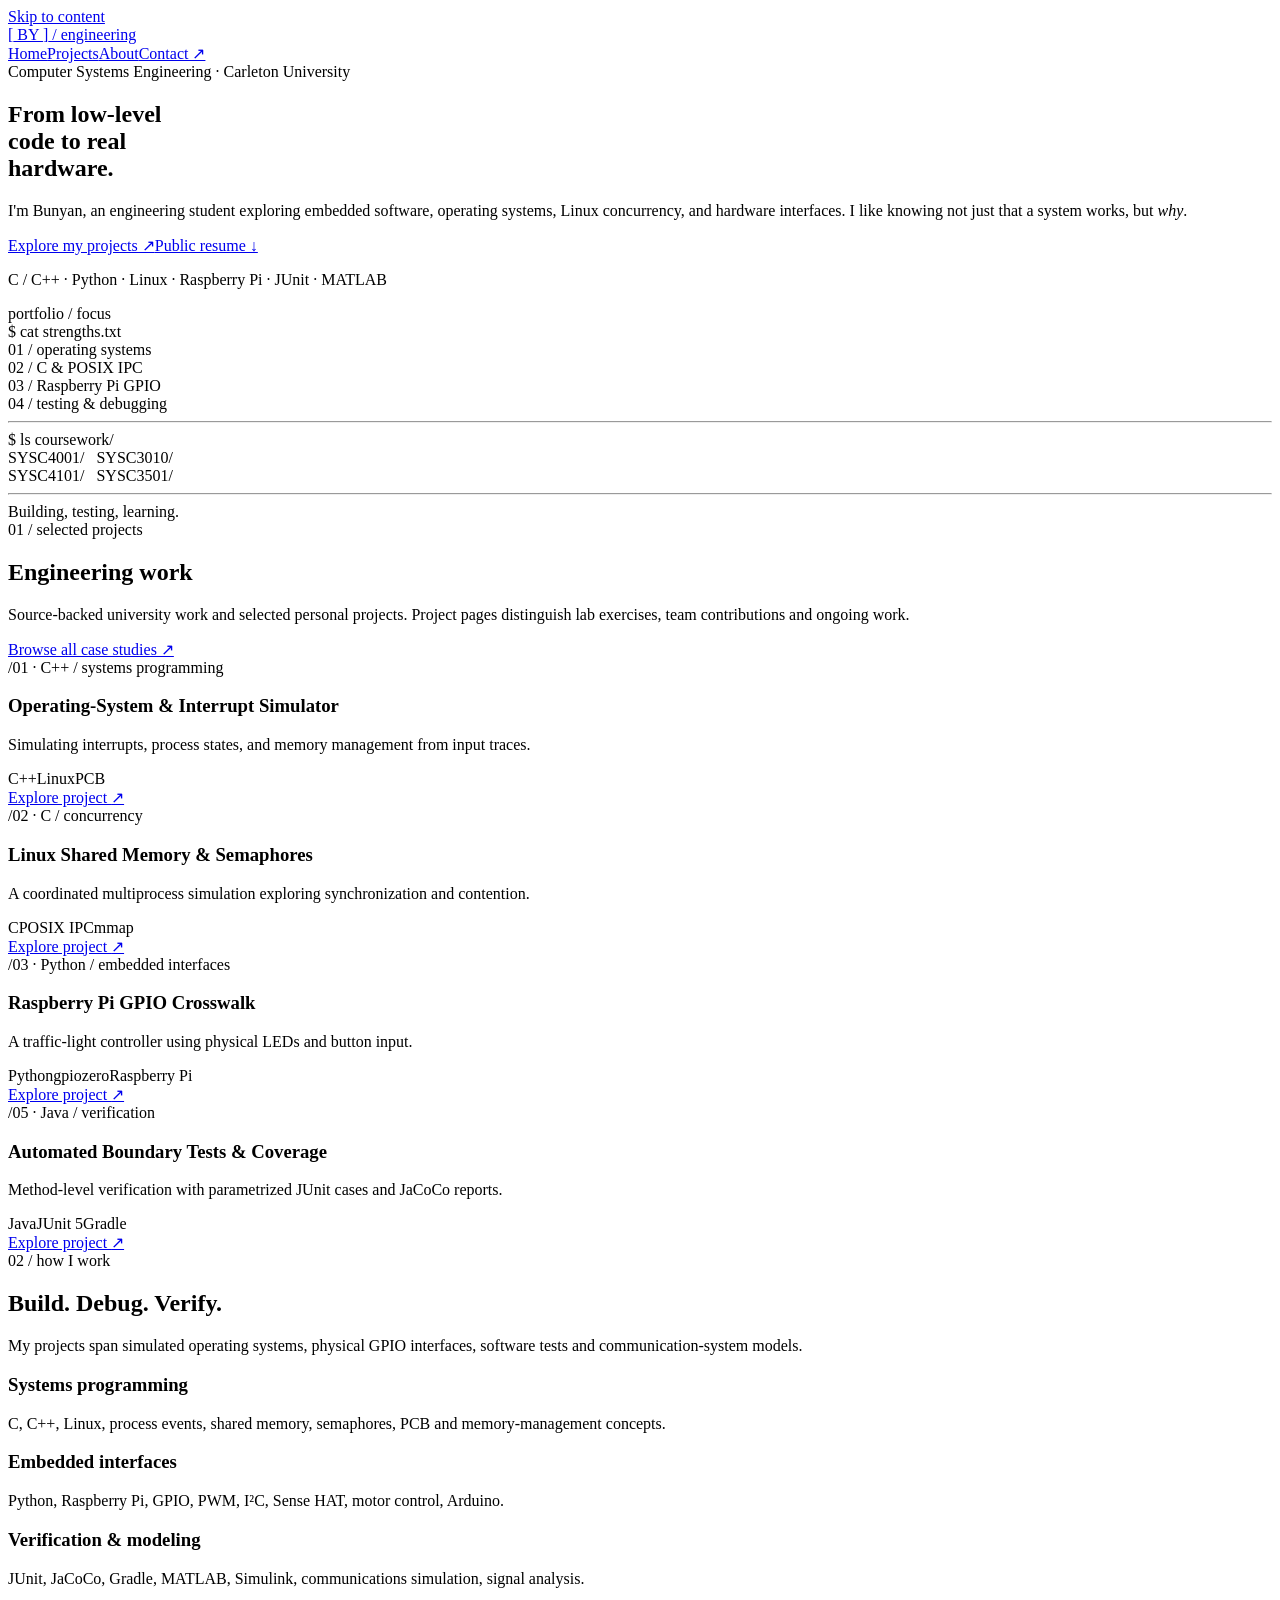
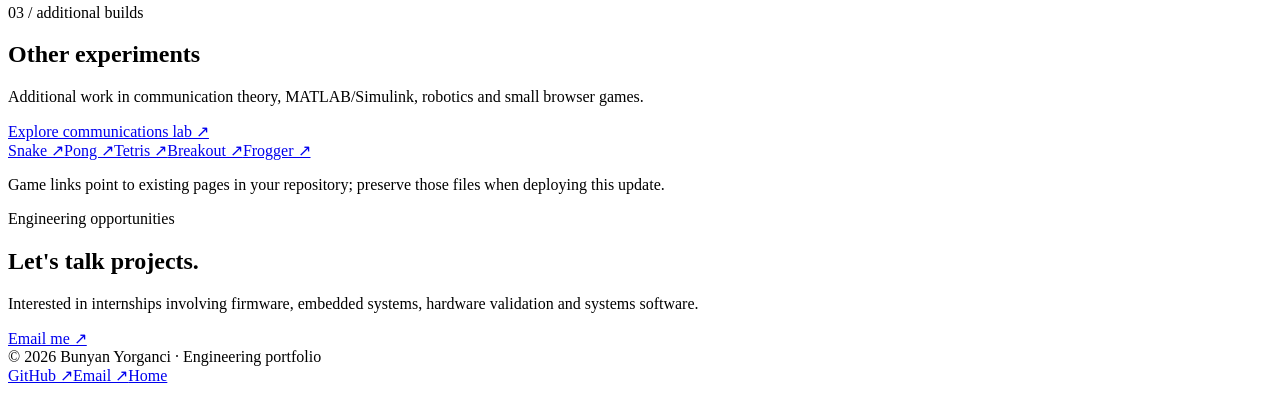
==== index.html @ 50c6dd66 "2026 Refresh" ====
<!doctype html>
<html lang="en"><head><meta charset="utf-8"><meta name="viewport" content="width=device-width, initial-scale=1"><meta name="theme-color" content="#0b1017"><meta name="description" content="Computer Systems Engineering portfolio featuring C/C++ systems programming, Raspberry Pi hardware, automated tests and communications simulation."><meta property="og:type" content="website"><meta property="og:title" content="Bunyan Yorganci | Firmware, Systems &amp; Embedded Engineering"><meta property="og:description" content="Computer Systems Engineering portfolio featuring C/C++ systems programming, Raspberry Pi hardware, automated tests and communications simulation."><title>Bunyan Yorganci | Firmware, Systems &amp; Embedded Engineering</title><link rel="icon" href="data:image/svg+xml,%3Csvg xmlns='http://www.w3.org/2000/svg' viewBox='0 0 64 64'%3E%3Crect width='64' height='64' rx='12' fill='%230b1017'/%3E%3Ctext x='50%25' y='54%25' dominant-baseline='middle' text-anchor='middle' fill='%2374e1ce' font-size='28' font-family='monospace'%3EBY%3C/text%3E%3C/svg%3E"><link rel="stylesheet" href="assets/css/portfolio.css"></head>
<body><a class="skip" href="#main">Skip to content</a><header class="site-header"><div class="wrap header-inner"><a class="wordmark" href="index.html" aria-label="Bunyan Yorganci home"><span class="bracket">[</span> BY <span class="bracket">]</span> / engineering</a><nav class="main-nav" aria-label="Main navigation"><a href="index.html" aria-current="page">Home</a><a href="projects.html" >Projects</a><a href="about.html" >About</a><a class="nav-contact" href="mailto:bunyanyorganci@gmail.com">Contact ↗</a></nav></div></header>
<main id="main"><section class="hero wrap"><div><div class="eyebrow">Computer Systems Engineering · Carleton University</div><h1>From low-level<br><span class="accent">code to real</span><br>hardware.</h1><p class="lead">I'm Bunyan, an engineering student exploring embedded software, operating systems, Linux concurrency, and hardware interfaces. I like knowing not just that a system works, but <em>why</em>.</p><div class="actions"><a class="btn btn-primary" href="projects.html">Explore my projects ↗</a><a class="btn btn-outline" href="assets/docs/Bunyan_Yorganci_Resume_Public.pdf" download>Public resume ↓</a></div><p class="small-note">C / C++ · Python · Linux · Raspberry Pi · JUnit · MATLAB</p></div><div class="terminal" aria-label="Overview of engineering interests"><div class="terminal-top"><i class="dot"></i><i class="dot"></i><i class="dot"></i><span class="terminal-label">portfolio / focus</span></div><div class="terminal-body"><div><span class="prompt">$</span> cat strengths.txt</div><div>01 / operating systems</div><div>02 / C &amp; POSIX IPC</div><div>03 / Raspberry Pi GPIO</div><div>04 / testing &amp; debugging</div><hr class="term-divider"><div><span class="prompt">$</span> ls coursework/</div><div>SYSC4001/ &nbsp; SYSC3010/</div><div>SYSC4101/ &nbsp; SYSC3501/</div><hr class="term-divider"><div class="term-status"><span class="pulse"></span> Building, testing, learning.</div></div></div></section>
<section class="section"><div class="wrap"><div class="section-head"><div><div class="eyebrow">01 / selected projects</div><h2>Engineering <span class="accent">work</span></h2><p>Source-backed university work and selected personal projects. Project pages distinguish lab exercises, team contributions and ongoing work.</p></div><a class="text-link" href="projects.html">Browse all case studies ↗</a></div><div class="project-grid"><article class="project-tile"><div class="project-kicker">/01 · C++ / systems programming</div><h3>Operating-System &amp; Interrupt Simulator</h3><p>Simulating interrupts, process states, and memory management from input traces.</p><div class="tags"><span class="tag">C++</span><span class="tag">Linux</span><span class="tag">PCB</span></div><a class="card-link" href="projects.html#os">Explore project <span aria-hidden="true">↗</span></a></article><article class="project-tile"><div class="project-kicker">/02 · C / concurrency</div><h3>Linux Shared Memory &amp; Semaphores</h3><p>A coordinated multiprocess simulation exploring synchronization and contention.</p><div class="tags"><span class="tag">C</span><span class="tag">POSIX IPC</span><span class="tag">mmap</span></div><a class="card-link" href="projects.html#ipc">Explore project <span aria-hidden="true">↗</span></a></article><article class="project-tile"><div class="project-kicker">/03 · Python / embedded interfaces</div><h3>Raspberry Pi GPIO Crosswalk</h3><p>A traffic-light controller using physical LEDs and button input.</p><div class="tags"><span class="tag">Python</span><span class="tag">gpiozero</span><span class="tag">Raspberry Pi</span></div><a class="card-link" href="projects.html#gpio">Explore project <span aria-hidden="true">↗</span></a></article><article class="project-tile"><div class="project-kicker">/05 · Java / verification</div><h3>Automated Boundary Tests &amp; Coverage</h3><p>Method-level verification with parametrized JUnit cases and JaCoCo reports.</p><div class="tags"><span class="tag">Java</span><span class="tag">JUnit 5</span><span class="tag">Gradle</span></div><a class="card-link" href="projects.html#testing">Explore project <span aria-hidden="true">↗</span></a></article></div></div></section>
<section class="section"><div class="wrap"><div class="section-head"><div><div class="eyebrow">02 / how I work</div><h2>Build. Debug. Verify.</h2><p>My projects span simulated operating systems, physical GPIO interfaces, software tests and communication-system models.</p></div></div><div class="skill-grid"><div class="skill-panel"><h3>Systems programming</h3><p>C, C++, Linux, process events, shared memory, semaphores, PCB and memory-management concepts.</p></div><div class="skill-panel"><h3>Embedded interfaces</h3><p>Python, Raspberry Pi, GPIO, PWM, I²C, Sense HAT, motor control, Arduino.</p></div><div class="skill-panel"><h3>Verification &amp; modeling</h3><p>JUnit, JaCoCo, Gradle, MATLAB, Simulink, communications simulation, signal analysis.</p></div></div></div></section>
<section class="section"><div class="wrap"><div class="section-head"><div><div class="eyebrow">03 / additional builds</div><h2>Other experiments</h2><p>Additional work in communication theory, MATLAB/Simulink, robotics and small browser games.</p></div><a class="text-link" href="projects.html#comms">Explore communications lab ↗</a></div><div class="playground"><a href="snake.html">Snake ↗</a><a href="pong.html">Pong ↗</a><a href="tetris.html">Tetris ↗</a><a href="breakout.html">Breakout ↗</a><a href="frogger.html">Frogger ↗</a></div><p class="small-note">Game links point to existing pages in your repository; preserve those files when deploying this update.</p></div></section>
<section class="section"><div class="wrap"><div class="callout"><div><div class="eyebrow">Engineering opportunities</div><h2>Let's talk projects.</h2><p>Interested in internships involving firmware, embedded systems, hardware validation and systems software.</p></div><a class="btn btn-primary" href="mailto:bunyanyorganci@gmail.com">Email me ↗</a></div></div></section></main><footer class="footer"><div class="wrap footer-inner"><span>© 2026 Bunyan Yorganci · Engineering portfolio</span><div class="footer-links"><a href="https://github.com/Yorganci" target="_blank" rel="noopener noreferrer">GitHub ↗</a><a href="mailto:bunyanyorganci@gmail.com">Email ↗</a><a href="index.html">Home</a></div></div></footer></body></html>
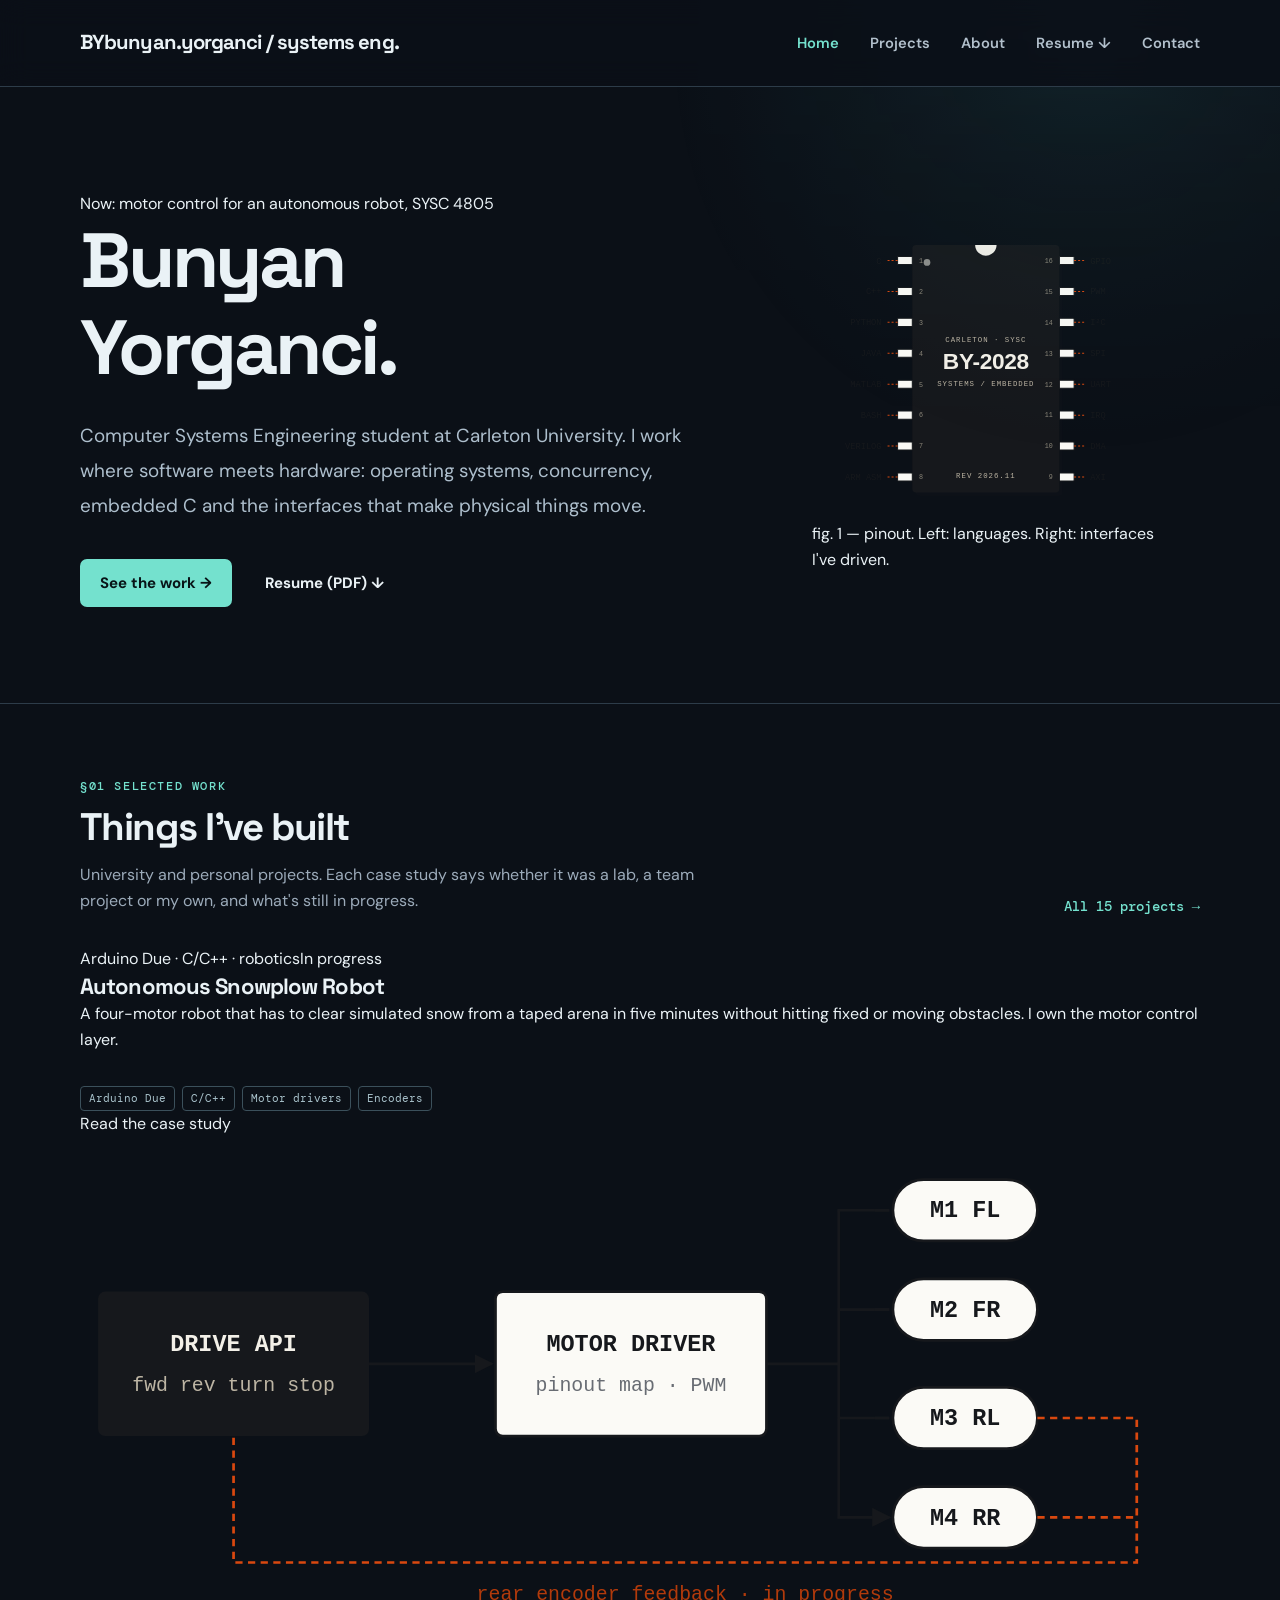
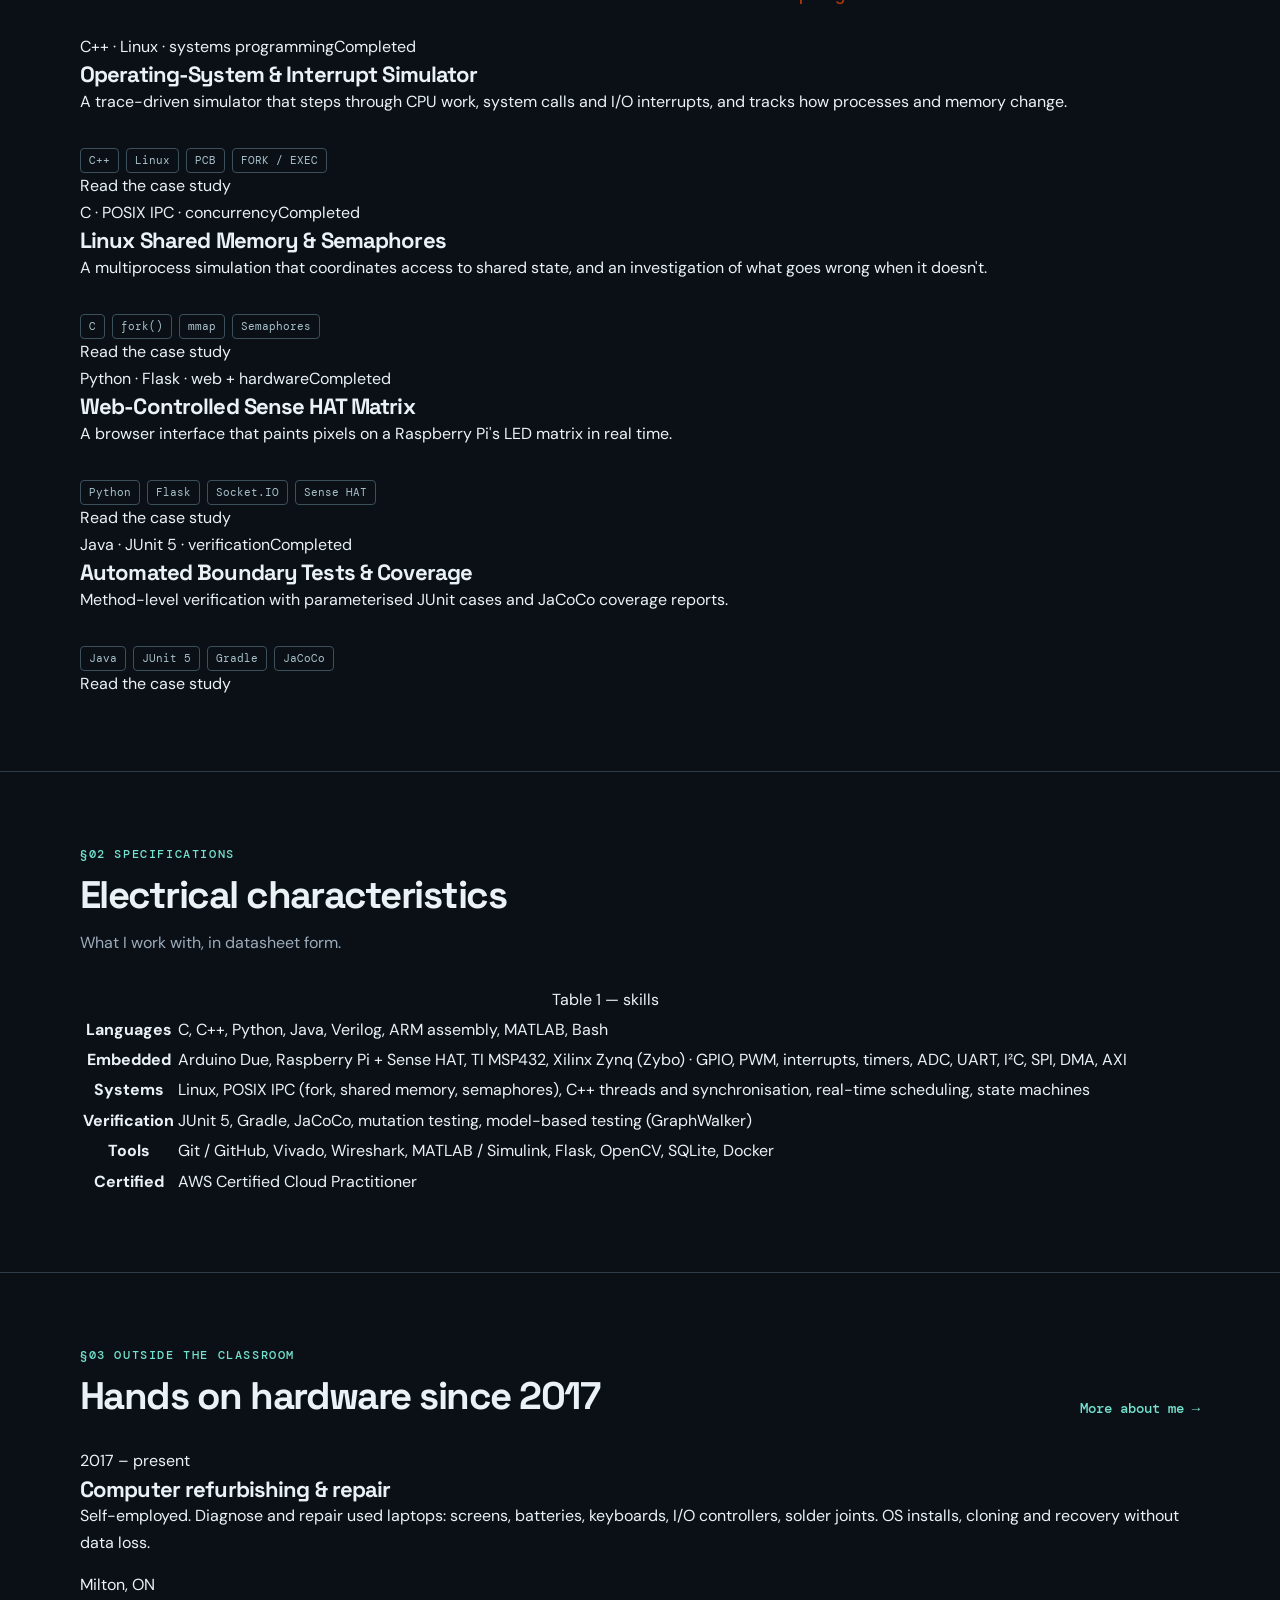
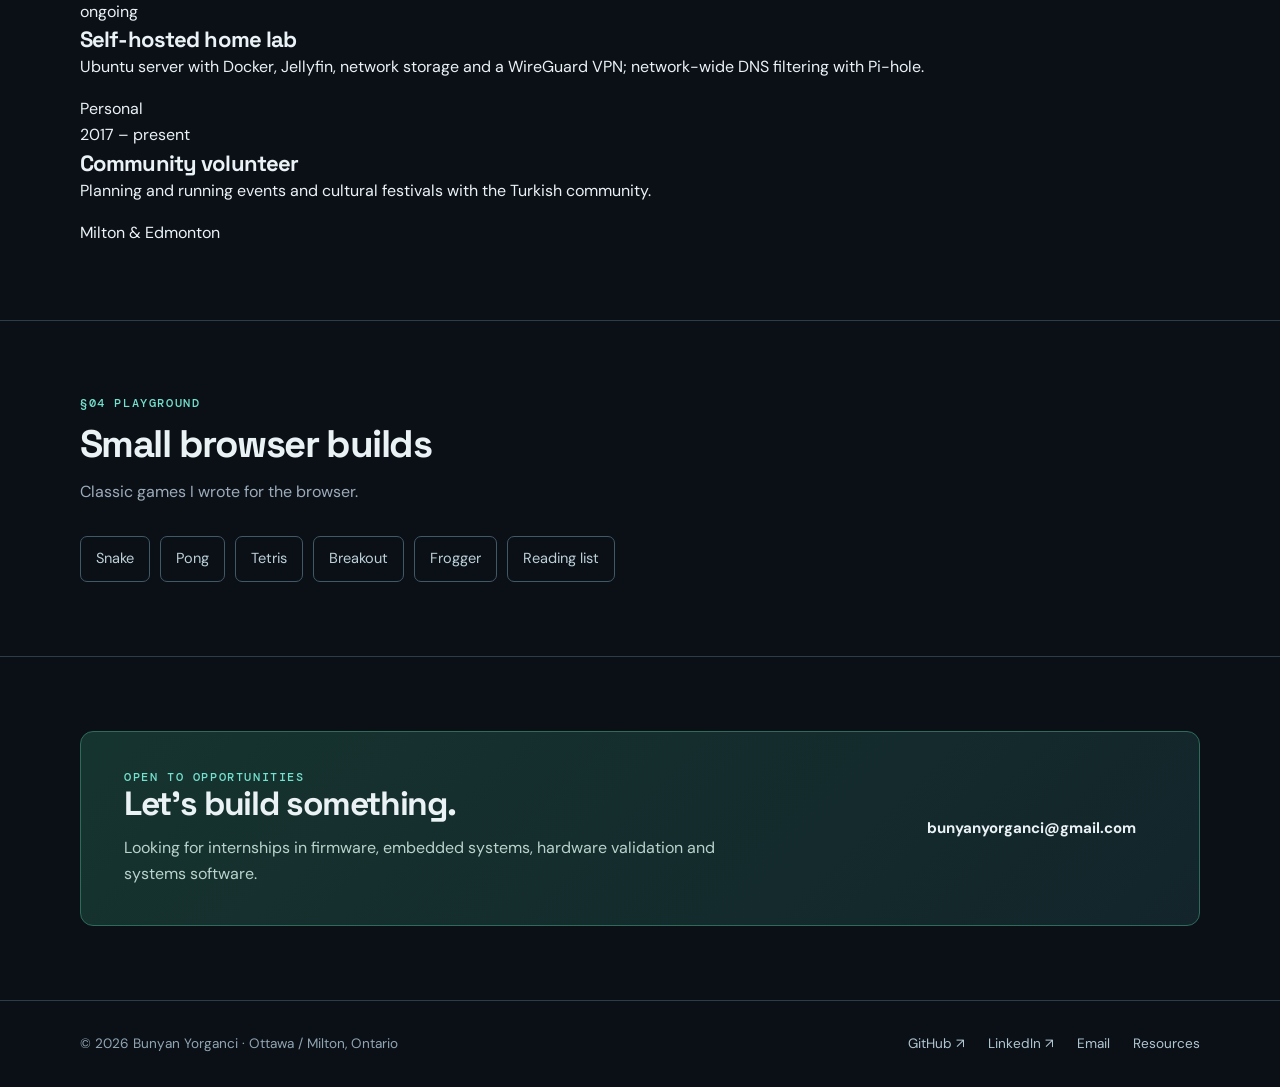
==== commit 592eefe7: "2026 V2" ====
--- a/index.html
+++ b/index.html
@@ -1,8 +1,92 @@
 <!doctype html>
-<html lang="en"><head><meta charset="utf-8"><meta name="viewport" content="width=device-width, initial-scale=1"><meta name="theme-color" content="#0b1017"><meta name="description" content="Computer Systems Engineering portfolio featuring C/C++ systems programming, Raspberry Pi hardware, automated tests and communications simulation."><meta property="og:type" content="website"><meta property="og:title" content="Bunyan Yorganci | Firmware, Systems &amp; Embedded Engineering"><meta property="og:description" content="Computer Systems Engineering portfolio featuring C/C++ systems programming, Raspberry Pi hardware, automated tests and communications simulation."><title>Bunyan Yorganci | Firmware, Systems &amp; Embedded Engineering</title><link rel="icon" href="data:image/svg+xml,%3Csvg xmlns='http://www.w3.org/2000/svg' viewBox='0 0 64 64'%3E%3Crect width='64' height='64' rx='12' fill='%230b1017'/%3E%3Ctext x='50%25' y='54%25' dominant-baseline='middle' text-anchor='middle' fill='%2374e1ce' font-size='28' font-family='monospace'%3EBY%3C/text%3E%3C/svg%3E"><link rel="stylesheet" href="assets/css/portfolio.css"></head>
-<body><a class="skip" href="#main">Skip to content</a><header class="site-header"><div class="wrap header-inner"><a class="wordmark" href="index.html" aria-label="Bunyan Yorganci home"><span class="bracket">[</span> BY <span class="bracket">]</span> / engineering</a><nav class="main-nav" aria-label="Main navigation"><a href="index.html" aria-current="page">Home</a><a href="projects.html" >Projects</a><a href="about.html" >About</a><a class="nav-contact" href="mailto:bunyanyorganci@gmail.com">Contact ↗</a></nav></div></header>
-<main id="main"><section class="hero wrap"><div><div class="eyebrow">Computer Systems Engineering · Carleton University</div><h1>From low-level<br><span class="accent">code to real</span><br>hardware.</h1><p class="lead">I'm Bunyan, an engineering student exploring embedded software, operating systems, Linux concurrency, and hardware interfaces. I like knowing not just that a system works, but <em>why</em>.</p><div class="actions"><a class="btn btn-primary" href="projects.html">Explore my projects ↗</a><a class="btn btn-outline" href="assets/docs/Bunyan_Yorganci_Resume_Public.pdf" download>Public resume ↓</a></div><p class="small-note">C / C++ · Python · Linux · Raspberry Pi · JUnit · MATLAB</p></div><div class="terminal" aria-label="Overview of engineering interests"><div class="terminal-top"><i class="dot"></i><i class="dot"></i><i class="dot"></i><span class="terminal-label">portfolio / focus</span></div><div class="terminal-body"><div><span class="prompt">$</span> cat strengths.txt</div><div>01 / operating systems</div><div>02 / C &amp; POSIX IPC</div><div>03 / Raspberry Pi GPIO</div><div>04 / testing &amp; debugging</div><hr class="term-divider"><div><span class="prompt">$</span> ls coursework/</div><div>SYSC4001/ &nbsp; SYSC3010/</div><div>SYSC4101/ &nbsp; SYSC3501/</div><hr class="term-divider"><div class="term-status"><span class="pulse"></span> Building, testing, learning.</div></div></div></section>
-<section class="section"><div class="wrap"><div class="section-head"><div><div class="eyebrow">01 / selected projects</div><h2>Engineering <span class="accent">work</span></h2><p>Source-backed university work and selected personal projects. Project pages distinguish lab exercises, team contributions and ongoing work.</p></div><a class="text-link" href="projects.html">Browse all case studies ↗</a></div><div class="project-grid"><article class="project-tile"><div class="project-kicker">/01 · C++ / systems programming</div><h3>Operating-System &amp; Interrupt Simulator</h3><p>Simulating interrupts, process states, and memory management from input traces.</p><div class="tags"><span class="tag">C++</span><span class="tag">Linux</span><span class="tag">PCB</span></div><a class="card-link" href="projects.html#os">Explore project <span aria-hidden="true">↗</span></a></article><article class="project-tile"><div class="project-kicker">/02 · C / concurrency</div><h3>Linux Shared Memory &amp; Semaphores</h3><p>A coordinated multiprocess simulation exploring synchronization and contention.</p><div class="tags"><span class="tag">C</span><span class="tag">POSIX IPC</span><span class="tag">mmap</span></div><a class="card-link" href="projects.html#ipc">Explore project <span aria-hidden="true">↗</span></a></article><article class="project-tile"><div class="project-kicker">/03 · Python / embedded interfaces</div><h3>Raspberry Pi GPIO Crosswalk</h3><p>A traffic-light controller using physical LEDs and button input.</p><div class="tags"><span class="tag">Python</span><span class="tag">gpiozero</span><span class="tag">Raspberry Pi</span></div><a class="card-link" href="projects.html#gpio">Explore project <span aria-hidden="true">↗</span></a></article><article class="project-tile"><div class="project-kicker">/05 · Java / verification</div><h3>Automated Boundary Tests &amp; Coverage</h3><p>Method-level verification with parametrized JUnit cases and JaCoCo reports.</p><div class="tags"><span class="tag">Java</span><span class="tag">JUnit 5</span><span class="tag">Gradle</span></div><a class="card-link" href="projects.html#testing">Explore project <span aria-hidden="true">↗</span></a></article></div></div></section>
-<section class="section"><div class="wrap"><div class="section-head"><div><div class="eyebrow">02 / how I work</div><h2>Build. Debug. Verify.</h2><p>My projects span simulated operating systems, physical GPIO interfaces, software tests and communication-system models.</p></div></div><div class="skill-grid"><div class="skill-panel"><h3>Systems programming</h3><p>C, C++, Linux, process events, shared memory, semaphores, PCB and memory-management concepts.</p></div><div class="skill-panel"><h3>Embedded interfaces</h3><p>Python, Raspberry Pi, GPIO, PWM, I²C, Sense HAT, motor control, Arduino.</p></div><div class="skill-panel"><h3>Verification &amp; modeling</h3><p>JUnit, JaCoCo, Gradle, MATLAB, Simulink, communications simulation, signal analysis.</p></div></div></div></section>
-<section class="section"><div class="wrap"><div class="section-head"><div><div class="eyebrow">03 / additional builds</div><h2>Other experiments</h2><p>Additional work in communication theory, MATLAB/Simulink, robotics and small browser games.</p></div><a class="text-link" href="projects.html#comms">Explore communications lab ↗</a></div><div class="playground"><a href="snake.html">Snake ↗</a><a href="pong.html">Pong ↗</a><a href="tetris.html">Tetris ↗</a><a href="breakout.html">Breakout ↗</a><a href="frogger.html">Frogger ↗</a></div><p class="small-note">Game links point to existing pages in your repository; preserve those files when deploying this update.</p></div></section>
-<section class="section"><div class="wrap"><div class="callout"><div><div class="eyebrow">Engineering opportunities</div><h2>Let's talk projects.</h2><p>Interested in internships involving firmware, embedded systems, hardware validation and systems software.</p></div><a class="btn btn-primary" href="mailto:bunyanyorganci@gmail.com">Email me ↗</a></div></div></section></main><footer class="footer"><div class="wrap footer-inner"><span>© 2026 Bunyan Yorganci · Engineering portfolio</span><div class="footer-links"><a href="https://github.com/Yorganci" target="_blank" rel="noopener noreferrer">GitHub ↗</a><a href="mailto:bunyanyorganci@gmail.com">Email ↗</a><a href="index.html">Home</a></div></div></footer></body></html>+<html lang="en">
+<head>
+<meta charset="utf-8">
+<meta name="viewport" content="width=device-width, initial-scale=1">
+<meta name="theme-color" content="#f3f0e8">
+<meta name="description" content="Computer Systems Engineering student at Carleton University: embedded C, operating systems, Linux concurrency, Raspberry Pi and Arduino hardware, and software verification.">
+<meta property="og:type" content="website">
+<meta property="og:title" content="Bunyan Yorganci | Embedded &amp; Systems Engineering">
+<meta property="og:description" content="Computer Systems Engineering student at Carleton University: embedded C, operating systems, Linux concurrency, Raspberry Pi and Arduino hardware, and software verification.">
+<title>Bunyan Yorganci | Embedded &amp; Systems Engineering</title>
+<link rel="icon" href="data:image/svg+xml,%3Csvg xmlns='http://www.w3.org/2000/svg' viewBox='0 0 64 64'%3E%3Crect width='64' height='64' rx='8' fill='%2316181c'/%3E%3Ctext x='50%25' y='56%25' dominant-baseline='middle' text-anchor='middle' fill='%23f3f0e8' font-size='26' font-family='monospace' font-weight='600'%3EBY%3C/text%3E%3C/svg%3E">
+<link rel="stylesheet" href="assets/css/portfolio.css">
+</head>
+<body>
+<a class="skip" href="#main">Skip to content</a>
+<header class="site-header"><div class="wrap header-inner">
+<a class="wordmark" href="index.html" aria-label="Bunyan Yorganci, home"><span class="chip">BY</span><span>bunyan.yorganci <span class="sub">/ systems eng.</span></span></a>
+<nav class="main-nav" aria-label="Main"><a href="index.html" aria-current="page">Home</a><a href="projects.html">Projects</a><a href="about.html">About</a><a href="assets/docs/Bunyan_Yorganci_Resume_Public.pdf" download>Resume ↓</a><a class="nav-cta" href="mailto:bunyanyorganci@gmail.com">Contact</a></nav>
+</div></header>
+<main id="main">
+
+<section class="hero wrap">
+  <div>
+    <span class="status"><span class="led" aria-hidden="true"></span>Now: motor control for an autonomous robot, SYSC 4805</span>
+    <h1>Bunyan<br>Yorganci<span class="hl">.</span></h1>
+    <p class="lead">Computer Systems Engineering student at Carleton University. I work where software meets hardware: operating systems, concurrency, embedded C and the interfaces that make physical things move.</p>
+    <div class="actions">
+      <a class="btn btn-primary" href="projects.html">See the work →</a>
+      <a class="btn btn-ghost" href="assets/docs/Bunyan_Yorganci_Resume_Public.pdf" download>Resume (PDF) ↓</a>
+    </div>
+  </div>
+  <figure class="pinout" aria-label="Skills pinout"><svg viewBox="0 0 520 430" role="img" aria-labelledby="pin-t"><title id="pin-t">Skills drawn as a 16-pin chip: languages on the left pins, hardware interfaces on the right</title><style>.pl{font:500 13px "IBM Plex Mono",monospace;fill:#16181c}.pn{font:500 10px "IBM Plex Mono",monospace;fill:#686c73}.pin{fill:#fbfaf6;stroke:#16181c;stroke-width:1.5}.tr{stroke:#d9480f;stroke-width:1.5;fill:none;stroke-dasharray:3 3}.big{font:700 34px "IBM Plex Sans Condensed",sans-serif;fill:#f3f0e8;letter-spacing:-.5px}.sm{font:500 11px "IBM Plex Mono",monospace;fill:#bdb5a4;letter-spacing:1.5px}</style><rect x="155" y="35" width="220" height="370" rx="6" fill="#16181c" opacity=".18"/><rect x="150" y="30" width="220" height="370" rx="6" fill="#16181c"/><path d="M244.0 30 a16 16 0 0 0 32 0" fill="#f3f0e8"/><circle cx="172" cy="56" r="5" fill="#f3f0e8" opacity=".55"/><text class="sm" x="260.0" y="175.0" text-anchor="middle">CARLETON · SYSC</text><text class="big" x="260.0" y="215.0" text-anchor="middle">BY-2028</text><text class="sm" x="260.0" y="241.0" text-anchor="middle">SYSTEMS / EMBEDDED</text><text class="sm" x="260.0" y="378" text-anchor="middle">REV 2026.11</text><rect class="pin" x="128" y="47.125" width="22" height="12" rx="1"/><path class="tr" d="M128 53.125 H110"/><text class="pl" x="104" y="57.625" text-anchor="end">C</text><text class="pn" x="160" y="56.625" fill="#bdb5a4" style="fill:#8b8679">1</text><rect class="pin" x="128" y="93.375" width="22" height="12" rx="1"/><path class="tr" d="M128 99.375 H110"/><text class="pl" x="104" y="103.875" text-anchor="end">C++</text><text class="pn" x="160" y="102.875" fill="#bdb5a4" style="fill:#8b8679">2</text><rect class="pin" x="128" y="139.625" width="22" height="12" rx="1"/><path class="tr" d="M128 145.625 H110"/><text class="pl" x="104" y="150.125" text-anchor="end">PYTHON</text><text class="pn" x="160" y="149.125" fill="#bdb5a4" style="fill:#8b8679">3</text><rect class="pin" x="128" y="185.875" width="22" height="12" rx="1"/><path class="tr" d="M128 191.875 H110"/><text class="pl" x="104" y="196.375" text-anchor="end">JAVA</text><text class="pn" x="160" y="195.375" fill="#bdb5a4" style="fill:#8b8679">4</text><rect class="pin" x="128" y="232.125" width="22" height="12" rx="1"/><path class="tr" d="M128 238.125 H110"/><text class="pl" x="104" y="242.625" text-anchor="end">MATLAB</text><text class="pn" x="160" y="241.625" fill="#bdb5a4" style="fill:#8b8679">5</text><rect class="pin" x="128" y="278.375" width="22" height="12" rx="1"/><path class="tr" d="M128 284.375 H110"/><text class="pl" x="104" y="288.875" text-anchor="end">BASH</text><text class="pn" x="160" y="287.875" fill="#bdb5a4" style="fill:#8b8679">6</text><rect class="pin" x="128" y="324.625" width="22" height="12" rx="1"/><path class="tr" d="M128 330.625 H110"/><text class="pl" x="104" y="335.125" text-anchor="end">VERILOG</text><text class="pn" x="160" y="334.125" fill="#bdb5a4" style="fill:#8b8679">7</text><rect class="pin" x="128" y="370.875" width="22" height="12" rx="1"/><path class="tr" d="M128 376.875 H110"/><text class="pl" x="104" y="381.375" text-anchor="end">ARM ASM</text><text class="pn" x="160" y="380.375" fill="#bdb5a4" style="fill:#8b8679">8</text><rect class="pin" x="370" y="47.125" width="22" height="12" rx="1"/><path class="tr" d="M392 53.125 H410"/><text class="pl" x="416" y="57.625">GPIO</text><text class="pn" x="360" y="56.625" text-anchor="end" style="fill:#8b8679">16</text><rect class="pin" x="370" y="93.375" width="22" height="12" rx="1"/><path class="tr" d="M392 99.375 H410"/><text class="pl" x="416" y="103.875">PWM</text><text class="pn" x="360" y="102.875" text-anchor="end" style="fill:#8b8679">15</text><rect class="pin" x="370" y="139.625" width="22" height="12" rx="1"/><path class="tr" d="M392 145.625 H410"/><text class="pl" x="416" y="150.125">I²C</text><text class="pn" x="360" y="149.125" text-anchor="end" style="fill:#8b8679">14</text><rect class="pin" x="370" y="185.875" width="22" height="12" rx="1"/><path class="tr" d="M392 191.875 H410"/><text class="pl" x="416" y="196.375">SPI</text><text class="pn" x="360" y="195.375" text-anchor="end" style="fill:#8b8679">13</text><rect class="pin" x="370" y="232.125" width="22" height="12" rx="1"/><path class="tr" d="M392 238.125 H410"/><text class="pl" x="416" y="242.625">UART</text><text class="pn" x="360" y="241.625" text-anchor="end" style="fill:#8b8679">12</text><rect class="pin" x="370" y="278.375" width="22" height="12" rx="1"/><path class="tr" d="M392 284.375 H410"/><text class="pl" x="416" y="288.875">IRQ</text><text class="pn" x="360" y="287.875" text-anchor="end" style="fill:#8b8679">11</text><rect class="pin" x="370" y="324.625" width="22" height="12" rx="1"/><path class="tr" d="M392 330.625 H410"/><text class="pl" x="416" y="335.125">DMA</text><text class="pn" x="360" y="334.125" text-anchor="end" style="fill:#8b8679">10</text><rect class="pin" x="370" y="370.875" width="22" height="12" rx="1"/><path class="tr" d="M392 376.875 H410"/><text class="pl" x="416" y="381.375">AXI</text><text class="pn" x="360" y="380.375" text-anchor="end" style="fill:#8b8679">9</text></svg><figcaption class="caption">fig. 1 — pinout. Left: languages. Right: interfaces I've driven.</figcaption></figure>
+</section>
+
+<section class="section"><div class="wrap">
+  <div class="section-head">
+    <div><div class="eyebrow"><span class="ref">§01</span> selected work</div><h2>Things I've built</h2>
+    <p>University and personal projects. Each case study says whether it was a lab, a team project or my own, and what's still in progress.</p></div>
+    <a class="text-link" href="projects.html">All 15 projects →</a>
+  </div>
+  <div class="feature-grid">
+    <article class="feature lead-card"><div><div class="meta"><span>Arduino Due · C/C++ · robotics</span><span class="badge wip">In progress</span></div><h3>Autonomous Snowplow Robot</h3><p>A four-motor robot that has to clear simulated snow from a taped arena in five minutes without hitting fixed or moving obstacles. I own the motor control layer.</p><div class="tags"><span class="tag">Arduino Due</span><span class="tag">C/C++</span><span class="tag">Motor drivers</span><span class="tag">Encoders</span></div><span class="go">Read the case study</span><a class="cover" href="projects.html#robot" aria-label="Autonomous Snowplow Robot case study"></a></div><div class="figure-box"><svg viewBox="0 0 620 270" role="img" aria-label="Motor control interface: drive commands go to a motor-driver layer that runs four motors; rear encoders feed back, still in progress"><style>.b{fill:#fbfaf6;stroke:#16181c;stroke-width:1.5}.k{fill:#16181c}.t{font:600 13px "IBM Plex Mono",monospace;fill:#16181c}.s{font:400 11px "IBM Plex Mono",monospace;fill:#686c73}.w{font:600 13px "IBM Plex Mono",monospace;fill:#f3f0e8}.a{stroke:#16181c;stroke-width:1.5;fill:none}.o{stroke:#d9480f;stroke-width:1.5;fill:none;stroke-dasharray:4 3}.os{font:400 11px "IBM Plex Mono",monospace;fill:#b23a0b}</style><defs><marker id="ah" viewBox="0 0 10 10" refX="9" refY="5" markerWidth="7" markerHeight="7" orient="auto"><path d="M0 0L10 5L0 10z" fill="#16181c"/></marker></defs><rect class="k" x="10" y="85" width="150" height="80" rx="4"/><text class="w" x="85" y="118" text-anchor="middle">DRIVE API</text><text class="s" x="85" y="140" text-anchor="middle" style="fill:#bdb5a4">fwd rev turn stop</text><path class="a" d="M160 125H228" marker-end="url(#ah)"/><rect class="b" x="230" y="85" width="150" height="80" rx="4"/><text class="t" x="305" y="118" text-anchor="middle">MOTOR DRIVER</text><text class="s" x="305" y="140" text-anchor="middle">pinout map · PWM</text><path class="a" d="M380 125H420V40H448M420 125V95H448M420 125V155H448M420 125V210H448" /><path class="a" d="M440 40H448M440 95H448M440 155H448M440 210H448" marker-end="url(#ah)"/><rect class="b" x="450" y="23" width="80" height="34" rx="17"/><text class="t" x="490" y="44" text-anchor="middle">M1 FL</text><rect class="b" x="450" y="78" width="80" height="34" rx="17"/><text class="t" x="490" y="99" text-anchor="middle">M2 FR</text><rect class="b" x="450" y="138" width="80" height="34" rx="17"/><text class="t" x="490" y="159" text-anchor="middle">M3 RL</text><rect class="b" x="450" y="193" width="80" height="34" rx="17"/><text class="t" x="490" y="214" text-anchor="middle">M4 RR</text><path class="o" d="M530 155H585V235H85V165"/><path class="o" d="M530 210H585"/><text class="os" x="335" y="256" text-anchor="middle">rear encoder feedback · in progress</text></svg></div></article>
+    <article class="feature"><div class="meta"><span>C++ · Linux · systems programming</span><span class="badge done">Completed</span></div><h3>Operating-System &amp; Interrupt Simulator</h3><p>A trace-driven simulator that steps through CPU work, system calls and I/O interrupts, and tracks how processes and memory change.</p><div class="tags"><span class="tag">C++</span><span class="tag">Linux</span><span class="tag">PCB</span><span class="tag">FORK / EXEC</span></div><span class="go">Read the case study</span><a class="cover" href="projects.html#os" aria-label="Operating-System &amp; Interrupt Simulator case study"></a></article>
+    <article class="feature"><div class="meta"><span>C · POSIX IPC · concurrency</span><span class="badge done">Completed</span></div><h3>Linux Shared Memory &amp; Semaphores</h3><p>A multiprocess simulation that coordinates access to shared state, and an investigation of what goes wrong when it doesn&#x27;t.</p><div class="tags"><span class="tag">C</span><span class="tag">fork()</span><span class="tag">mmap</span><span class="tag">Semaphores</span></div><span class="go">Read the case study</span><a class="cover" href="projects.html#ipc" aria-label="Linux Shared Memory &amp; Semaphores case study"></a></article>
+    <article class="feature"><div class="meta"><span>Python · Flask · web + hardware</span><span class="badge done">Completed</span></div><h3>Web-Controlled Sense HAT Matrix</h3><p>A browser interface that paints pixels on a Raspberry Pi&#x27;s LED matrix in real time.</p><div class="tags"><span class="tag">Python</span><span class="tag">Flask</span><span class="tag">Socket.IO</span><span class="tag">Sense HAT</span></div><span class="go">Read the case study</span><a class="cover" href="projects.html#sensehat" aria-label="Web-Controlled Sense HAT Matrix case study"></a></article>
+    <article class="feature"><div class="meta"><span>Java · JUnit 5 · verification</span><span class="badge done">Completed</span></div><h3>Automated Boundary Tests &amp; Coverage</h3><p>Method-level verification with parameterised JUnit cases and JaCoCo coverage reports.</p><div class="tags"><span class="tag">Java</span><span class="tag">JUnit 5</span><span class="tag">Gradle</span><span class="tag">JaCoCo</span></div><span class="go">Read the case study</span><a class="cover" href="projects.html#testing" aria-label="Automated Boundary Tests &amp; Coverage case study"></a></article>
+  </div>
+</div></section>
+
+<section class="section"><div class="wrap">
+  <div class="section-head"><div><div class="eyebrow"><span class="ref">§02</span> specifications</div><h2>Electrical characteristics</h2>
+  <p>What I work with, in datasheet form.</p></div></div>
+  <table class="spec">
+    <caption>Table 1 — skills</caption>
+    <tr><th scope="row">Languages</th><td>C, C++, Python, Java, Verilog, ARM assembly, MATLAB, Bash</td></tr>
+    <tr><th scope="row">Embedded</th><td>Arduino Due, Raspberry Pi + Sense HAT, TI MSP432, Xilinx Zynq (Zybo) · GPIO, PWM, interrupts, timers, ADC, UART, I²C, SPI, DMA, AXI</td></tr>
+    <tr><th scope="row">Systems</th><td>Linux, POSIX IPC (fork, shared memory, semaphores), C++ threads and synchronisation, real-time scheduling, state machines</td></tr>
+    <tr><th scope="row">Verification</th><td>JUnit 5, Gradle, JaCoCo, mutation testing, model-based testing (GraphWalker)</td></tr>
+    <tr><th scope="row">Tools</th><td>Git / GitHub, Vivado, Wireshark, MATLAB / Simulink, Flask, OpenCV, SQLite, Docker</td></tr>
+    <tr><th scope="row">Certified</th><td>AWS Certified Cloud Practitioner</td></tr>
+  </table>
+</div></section>
+
+<section class="section"><div class="wrap">
+  <div class="section-head"><div><div class="eyebrow"><span class="ref">§03</span> outside the classroom</div><h2>Hands on hardware since 2017</h2></div>
+  <a class="text-link" href="about.html">More about me →</a></div>
+  <div class="rows">
+    <div class="row"><span class="when">2017 – present</span><div><h3>Computer refurbishing &amp; repair</h3><p>Self-employed. Diagnose and repair used laptops: screens, batteries, keyboards, I/O controllers, solder joints. OS installs, cloning and recovery without data loss.</p></div><span class="where">Milton, ON</span></div>
+    <div class="row"><span class="when">ongoing</span><div><h3>Self-hosted home lab</h3><p>Ubuntu server with Docker, Jellyfin, network storage and a WireGuard VPN; network-wide DNS filtering with Pi-hole.</p></div><span class="where">Personal</span></div>
+    <div class="row"><span class="when">2017 – present</span><div><h3>Community volunteer</h3><p>Planning and running events and cultural festivals with the Turkish community.</p></div><span class="where">Milton &amp; Edmonton</span></div>
+  </div>
+</div></section>
+
+<section class="section"><div class="wrap">
+  <div class="section-head"><div><div class="eyebrow"><span class="ref">§04</span> playground</div><h2>Small browser builds</h2><p>Classic games I wrote for the browser.</p></div></div>
+  <div class="playground"><a href="snake.html">Snake</a><a href="pong.html">Pong</a><a href="tetris.html">Tetris</a><a href="breakout.html">Breakout</a><a href="frogger.html">Frogger</a><a href="blog.html">Reading list</a></div>
+</div></section>
+
+<section class="section"><div class="wrap"><div class="callout">
+  <div><div class="eyebrow">open to opportunities</div><h2>Let's build something.</h2><p>Looking for internships in firmware, embedded systems, hardware validation and systems software.</p></div>
+  <a class="btn" href="mailto:bunyanyorganci@gmail.com">bunyanyorganci@gmail.com</a>
+</div></div></section>
+
+</main>
+<footer class="footer"><div class="wrap footer-inner">
+<span>© 2026 Bunyan Yorganci · Ottawa / Milton, Ontario</span>
+<div class="footer-links"><a href="https://github.com/Yorganci" target="_blank" rel="noopener noreferrer">GitHub ↗</a><a href="https://www.linkedin.com/in/bunyan-yorganci-326a1a2a9/" target="_blank" rel="noopener noreferrer">LinkedIn ↗</a><a href="mailto:bunyanyorganci@gmail.com">Email</a><a href="blog.html">Resources</a></div>
+</div></footer>
+
+</body>
+</html>
--- a/assets/css/portfolio.css
+++ b/assets/css/portfolio.css
@@ -0,0 +1,52 @@
+@import url('https://fonts.googleapis.com/css2?family=DM+Mono:wght@400;500&family=DM+Sans:wght@400;500;600;700&family=Space+Grotesk:wght@400;500;600;700&display=swap');
+:root{--bg:#0b1017;--panel:#111b25;--panel2:#14202c;--text:#eaf2f6;--muted:#9cabba;--line:#2d3c49;--aqua:#74e1ce;--aqua2:#9cfae6;--amber:#eec680;--max:1120px}
+*{box-sizing:border-box}html{scroll-behavior:smooth}body{margin:0;font-family:'DM Sans',system-ui,-apple-system,Segoe UI,sans-serif;color:var(--text);background:var(--bg);line-height:1.65}body:before{content:"";position:absolute;inset:0 0 auto;height:540px;pointer-events:none;background:radial-gradient(circle at 85% 10%,rgba(52,131,137,.17),transparent 35%),linear-gradient(to right,transparent 99.2%,rgba(138,161,173,.045) 99.2%),linear-gradient(to bottom,transparent 99.2%,rgba(138,161,173,.045) 99.2%);background-size:auto,60px 60px,60px 60px;mask-image:linear-gradient(black,transparent)}
+a{color:inherit;text-decoration:none}a:hover{color:var(--aqua2)}a:focus-visible,button:focus-visible{outline:3px solid var(--amber);outline-offset:4px}p{margin:0 0 1rem}.wrap{width:min(var(--max),calc(100% - 52px));margin-inline:auto}.skip{position:absolute;top:-60px;left:15px;background:var(--aqua);padding:10px 14px;color:#0a1618;z-index:10}.skip:focus{top:10px}
+.site-header{position:relative;z-index:2;border-bottom:1px solid var(--line);background:rgba(11,16,23,.87);backdrop-filter:blur(14px)}.header-inner{min-height:86px;display:flex;align-items:center;justify-content:space-between;gap:32px}.wordmark{font-family:'Space Grotesk',sans-serif;font-size:1.27rem;letter-spacing:-.045em;font-weight:700;white-space:nowrap}.wordmark .bracket{color:var(--aqua);font-weight:600}.main-nav{display:flex;gap:31px;flex-wrap:wrap;align-items:center}.main-nav a{color:#b2c0cc;font-size:.92rem;font-weight:600;transition:color .2s}.main-nav a[aria-current='page'],.main-nav a:hover{color:var(--aqua)}.nav-contact{border:1px solid #436a69;padding:9px 17px;border-radius:7px!important;color:var(--aqua)!important}
+.eyebrow{font:500 .77rem 'DM Mono',monospace;letter-spacing:.13em;text-transform:uppercase;color:var(--aqua)}h1,h2,h3{font-family:'Space Grotesk',sans-serif;line-height:1.13;letter-spacing:-.04em;margin:0}h1{font-size:clamp(2.9rem,6vw,5.6rem);font-weight:700}h2{font-size:clamp(1.9rem,3vw,2.75rem)}h3{font-size:1.38rem;line-height:1.3}h1 .accent,h2 .accent{color:var(--aqua)}.lead{font-size:clamp(1.05rem,1.7vw,1.18rem);color:#aebfcd;max-width:620px;line-height:1.85}.hero{padding:104px 0 96px;display:grid;grid-template-columns:1.19fr .81fr;gap:64px;align-items:center}.hero .eyebrow{margin-bottom:28px}.hero h1{margin-bottom:28px}.hero .lead{margin-bottom:35px}.actions{display:flex;gap:13px;flex-wrap:wrap;margin-top:28px}.btn{display:inline-flex;align-items:center;justify-content:center;gap:9px;padding:12px 20px;border-radius:7px;font-size:.94rem;font-weight:700;transition:transform .2s,background .2s}.btn:hover{transform:translateY(-2px)}.btn-primary{background:var(--aqua);color:#081417}.btn-primary:hover{background:var(--aqua2);color:#081417}.btn-outline{border:1px solid #4b6272;color:var(--text)}.btn-outline:hover{border-color:var(--aqua);color:var(--aqua)}.small-note{font-size:.83rem;color:#8296a8;margin-top:22px}
+.terminal{background:linear-gradient(150deg,#152634,#0e1720);border:1px solid #37525c;border-radius:13px;box-shadow:0 30px 80px #0004;overflow:hidden;transform:rotate(1deg)}.terminal-top{display:flex;gap:7px;align-items:center;padding:17px 21px;border-bottom:1px solid #31434c;background:#172530}.dot{width:8px;height:8px;border-radius:50%;background:#728b98}.dot:first-child{background:#df9b8c}.dot:nth-child(2){background:#e9c57b}.dot:nth-child(3){background:#72c8a6}.terminal-label{margin-left:auto;font:400 .67rem 'DM Mono',monospace;color:#91a7b4}.terminal-body{padding:26px 26px 32px;font:400 .85rem/2 'DM Mono',monospace;color:#b8cad6}.prompt{color:var(--aqua)}.term-value{color:var(--amber)}.term-divider{border:0;border-top:1px dashed #344c56;margin:17px 0}.term-status{display:flex;align-items:center;gap:10px;color:#abd7c4}.pulse{width:7px;height:7px;background:var(--aqua);box-shadow:0 0 0 4px #74e1ce16;border-radius:50%}
+.section{padding:74px 0;border-top:1px solid var(--line)}.section-head{display:flex;align-items:end;justify-content:space-between;gap:24px;margin-bottom:31px}.section-head .eyebrow{margin-bottom:11px}.section-head p{color:var(--muted);max-width:620px;margin-top:13px;margin-bottom:0}.text-link{font:500 .87rem 'DM Mono',monospace;color:var(--aqua);white-space:nowrap}.text-link:hover{color:var(--aqua2)}.cards{display:grid;grid-template-columns:repeat(3,minmax(0,1fr));gap:18px}.project-card{display:flex;flex-direction:column;border:1px solid var(--line);border-radius:11px;padding:27px;background:linear-gradient(155deg,#14222d,#101821);min-height:305px;transition:transform .2s,border-color .2s}.project-card:hover{transform:translateY(-4px);border-color:#5b877f}.card-index{font:500 .78rem 'DM Mono',monospace;color:var(--aqua);margin-bottom:28px}.card-tag{font:500 .69rem 'DM Mono',monospace;text-transform:uppercase;letter-spacing:.08em;color:var(--amber);margin-bottom:11px}.project-card h3{margin-bottom:14px}.project-card p{color:#aabac6;font-size:.94rem;line-height:1.72}.tags{display:flex;gap:7px;flex-wrap:wrap;margin-top:auto;padding-top:17px}.tag{display:inline-block;padding:4px 8px;border:1px solid #3b505b;border-radius:4px;color:#a9c2cb;font:400 .71rem 'DM Mono',monospace}.card-link{align-self:start;margin-top:21px;font-size:.88rem;color:var(--aqua);font-weight:700}
+.skill-grid{display:grid;grid-template-columns:repeat(3,minmax(0,1fr));gap:18px}.skill-panel{border-top:2px solid #4f8a87;background:#111b24;padding:24px 27px;min-height:150px}.skill-panel h3{font-size:1.04rem;margin-bottom:13px}.skill-panel p{color:#a6b9c5;font-size:.94rem}.callout{background:linear-gradient(135deg,#16342f,#13252b);border:1px solid #2e6b5b;border-radius:13px;padding:37px 43px;display:flex;justify-content:space-between;align-items:center;gap:25px}.callout h2{font-size:2.1rem}.callout p{color:#b9d2cb;margin:12px 0 0;max-width:650px}.footer{border-top:1px solid var(--line);padding:32px 0;color:#91a5b3}.footer-inner{display:flex;justify-content:space-between;flex-wrap:wrap;gap:18px;font-size:.85rem}.footer-links{display:flex;gap:23px}.footer a{color:#afc5d0}.footer a:hover{color:var(--aqua)}
+.page-intro{padding:90px 0 55px}.page-intro h1{font-size:clamp(2.6rem,5vw,4.6rem);margin:16px 0 21px}.page-intro .lead{max-width:790px}.detail-list{display:grid;gap:19px;padding-bottom:80px}.detail{display:grid;grid-template-columns:1fr 1.4fr;gap:40px;padding:37px;background:#111b25;border:1px solid var(--line);border-radius:12px;scroll-margin-top:24px}.detail .eyebrow{margin-bottom:14px}.detail h2{font-size:1.85rem;margin-bottom:19px}.detail-description{color:#adbec8}.detail-right h3{font-size:1rem;margin-bottom:12px}.detail-right p,.detail-right li{color:#b6c6d0;font-size:.95rem}.detail-right ul{padding-left:18px;margin-top:12px}.detail-right li{margin-bottom:8px}.detail .tags{margin-top:18px}.detail-note{font-size:.82rem;color:#8ea3b0;padding-top:16px;border-top:1px solid var(--line);margin-top:20px}.two-col{display:grid;grid-template-columns:1fr 1fr;gap:24px}.text-panel{border:1px solid var(--line);border-radius:10px;background:var(--panel);padding:33px}.text-panel h3{margin-bottom:18px}.text-panel p{color:var(--muted)}.timeline{border-left:1px solid #477d79;padding-left:23px}.timeline-entry{position:relative;margin-bottom:30px}.timeline-entry:before{content:"";position:absolute;left:-29px;top:9px;background:var(--aqua);width:9px;height:9px;border-radius:50%}.timeline-entry h3{font-size:1.14rem}.timeline-entry .eyebrow{font-size:.7rem;margin-bottom:8px}.timeline-entry p{margin-top:9px;color:var(--muted)}.playground{display:flex;flex-wrap:wrap;gap:10px}.playground a{padding:10px 15px;border:1px solid #405867;border-radius:7px;color:#bdd0d8;font-size:.91rem}.playground a:hover{border-color:var(--aqua);color:var(--aqua)}
+@media(max-width:920px){.hero{grid-template-columns:1fr;gap:38px;padding-top:76px}.terminal{max-width:630px;transform:none}.cards{grid-template-columns:repeat(2,minmax(0,1fr))}.detail{grid-template-columns:1fr;gap:14px}.skill-grid{grid-template-columns:1fr 1fr}}
+@media(max-width:640px){.wrap{width:min(var(--max),calc(100% - 32px))}.header-inner{min-height:75px;align-items:flex-start;flex-direction:column;padding:18px 0;gap:16px}.main-nav{gap:17px}.main-nav a{font-size:.83rem}.nav-contact{padding:6px 10px}.hero{padding:68px 0 64px}h1{font-size:2.85rem}.terminal-body{padding:20px 19px;font-size:.72rem}.cards,.skill-grid,.two-col{grid-template-columns:1fr}.section{padding:56px 0}.section-head{display:block}.section-head .text-link{display:inline-block;margin-top:17px}.project-card{min-height:270px}.callout{padding:28px;display:block}.callout .btn{margin-top:22px}.detail{padding:25px}.page-intro{padding:62px 0 28px}.footer-inner{display:block}.footer-links{margin-top:15px}.callout h2{font-size:1.7rem}}
+@media(prefers-reduced-motion:reduce){*{scroll-behavior:auto!important;transition:none!important}}
+
+.project-figure{margin:16px 0}.project-figure img{width:100%;height:auto;display:block;border-radius:8px;border:1px solid #425663;background:#fff}.project-figure figcaption{margin-top:8px;color:#92a6b5;font-size:.78rem}
+
+/* Portfolio 2026 refresh: clearer cards, visuals and accessible status labels */
+.feature-layout{display:grid;grid-template-columns:1fr 1fr;gap:22px}
+.visual-panel{border:1px solid var(--line);border-radius:12px;padding:21px;background:radial-gradient(circle at 80% 0%,#1d4450,transparent 50%),#10202b;overflow:hidden}
+.visual-panel svg{width:100%;height:auto;display:block}
+.visual-panel figcaption{font-size:.77rem;color:#a8bdc8;margin-top:8px}
+.label-row{display:flex;gap:8px;align-items:center;flex-wrap:wrap;margin:0 0 20px}
+.micro-label{font:500 .7rem 'DM Mono',monospace;padding:4px 9px;border:1px solid #486570;border-radius:50px;color:#c3d8e2}
+.micro-label.lime{border-color:#3d766c;color:var(--aqua)}
+.micro-label.amber{border-color:#8b7451;color:var(--amber)}
+.project-grid{display:grid;grid-template-columns:repeat(2,minmax(0,1fr));gap:22px}
+.project-tile{border:1px solid var(--line);border-radius:12px;background:linear-gradient(135deg,#12202c,#101924);padding:28px 29px 25px;min-height:260px;display:flex;flex-direction:column;gap:12px}
+.project-tile:hover{border-color:#68cabc}
+.project-tile h3{font-size:1.34rem}
+.project-tile p{color:#b3c4d0;font-size:.95rem;line-height:1.68}
+.project-tile .tags{margin-top:auto}
+.project-tile .card-link{padding-top:12px}
+.project-kicker{font:.75rem 'DM Mono',monospace;color:var(--aqua);letter-spacing:.035em}
+.evidence{display:block;color:#8eabb8;font-size:.79rem;margin-top:15px}
+.case-list{max-width:940px;margin:0 auto}
+.case{border-top:1px solid var(--line);padding:44px 0;scroll-margin-top:22px;display:grid;grid-template-columns:32% 1fr;gap:38px}
+.case h2{font-size:1.65rem;margin:14px 0}
+.case h3{font-size:1rem;font-weight:700;letter-spacing:0;margin:0 0 13px}
+.case p{color:#b7c8d1}
+.case ul{color:#becbd5;line-height:1.75;padding-left:22px;margin:0}
+.case li+li{margin-top:9px}
+.case .tags{margin:13px 0 20px}
+.case .case-note{font-size:.82rem;color:#97adbb;border-left:2px solid #4b726e;padding-left:12px;margin-top:20px}
+.case img{width:100%;max-height:250px;object-fit:contain;background:#13222e;border:1px solid #314552;border-radius:10px}
+.case .case-image-caption{font-size:.77rem;text-align:center;color:#89a0ae;margin:6px 0 0}
+.inset{margin:24px 0;border:1px solid #344f5a;border-radius:12px;background:#142632;padding:22px}
+.inset strong{color:#d7edf0}
+.case-graphic{background:#11222e;border:1px solid #294652;border-radius:10px;padding:12px;margin-top:24px}
+.case-graphic svg{width:100%;max-height:200px;display:block}
+@media(max-width:840px){.case{grid-template-columns:1fr;gap:12px}.project-grid,.feature-layout{grid-template-columns:1fr}}
+@media(max-width:620px){.project-tile{padding:23px 20px;min-height:0}.case{padding:34px 0}}
+@media(prefers-reduced-motion:reduce){*,*:before,*:after{scroll-behavior:auto!important;transition:none!important}}
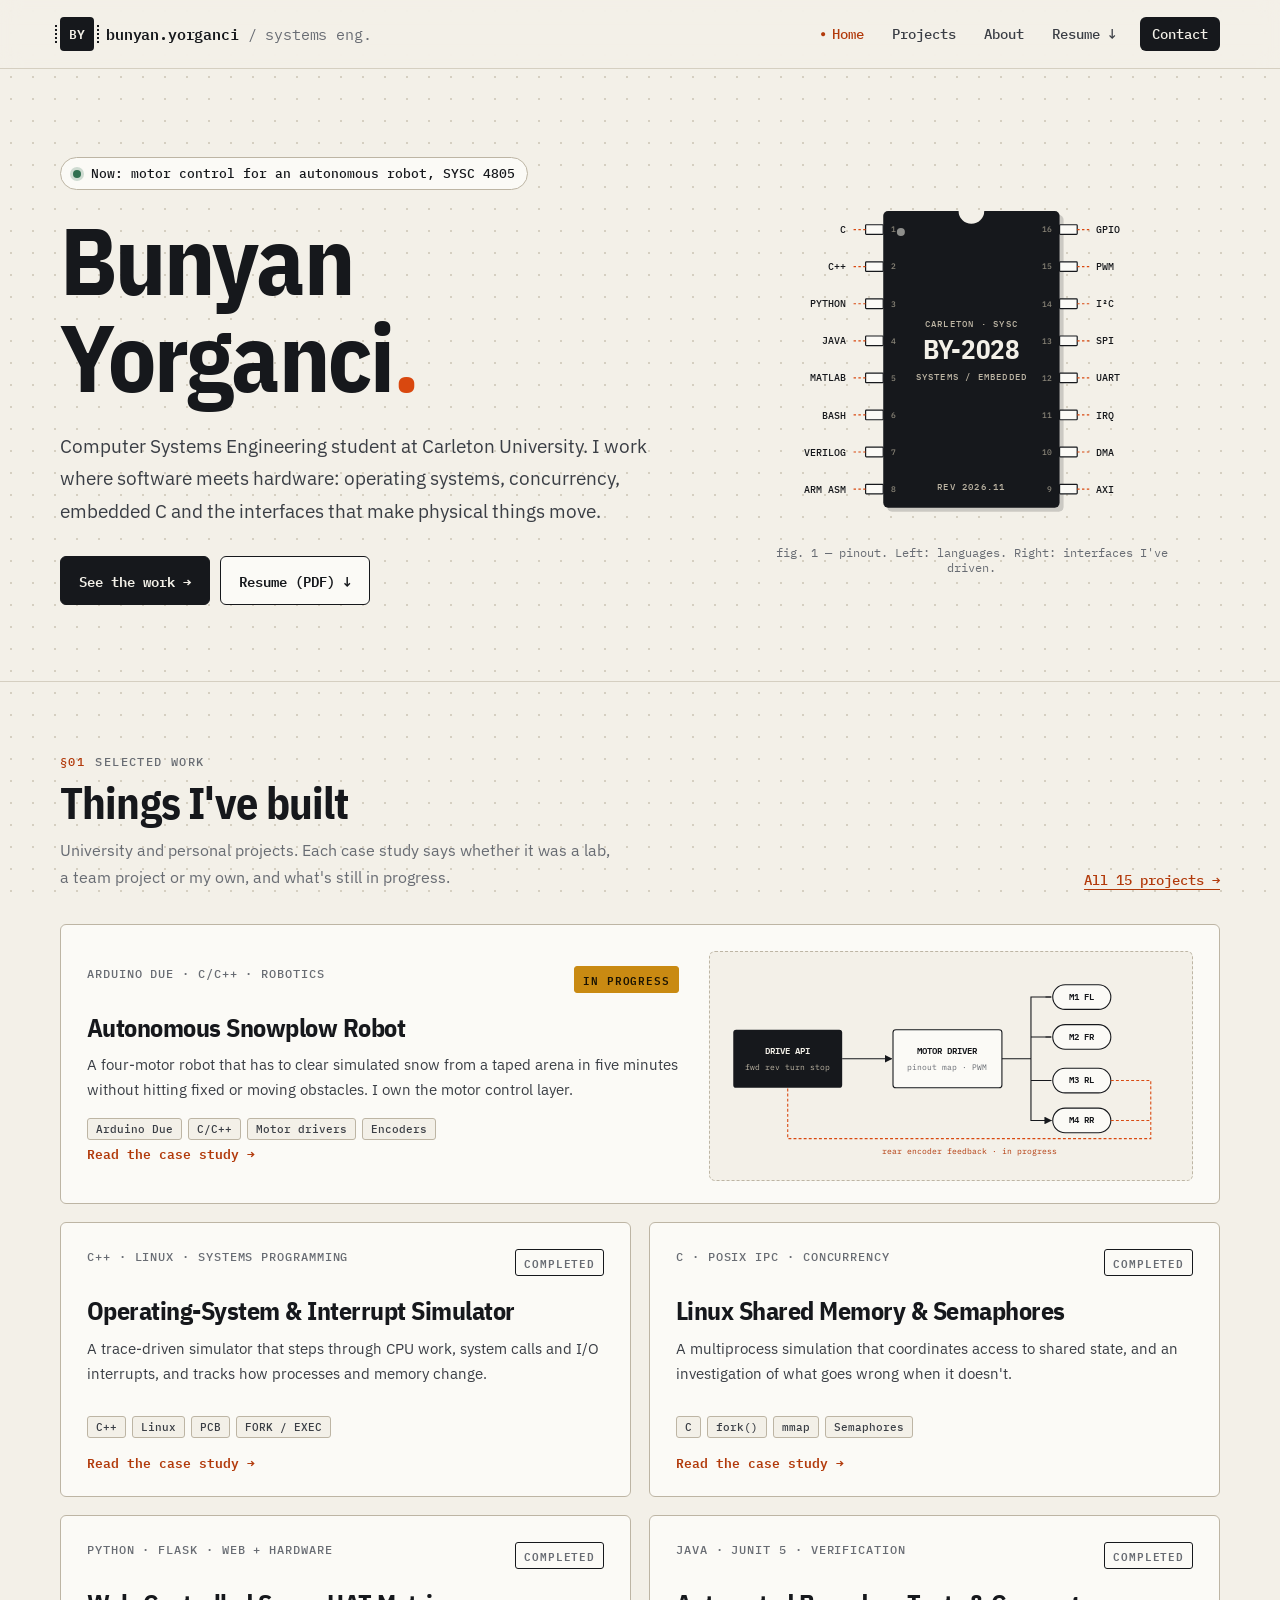
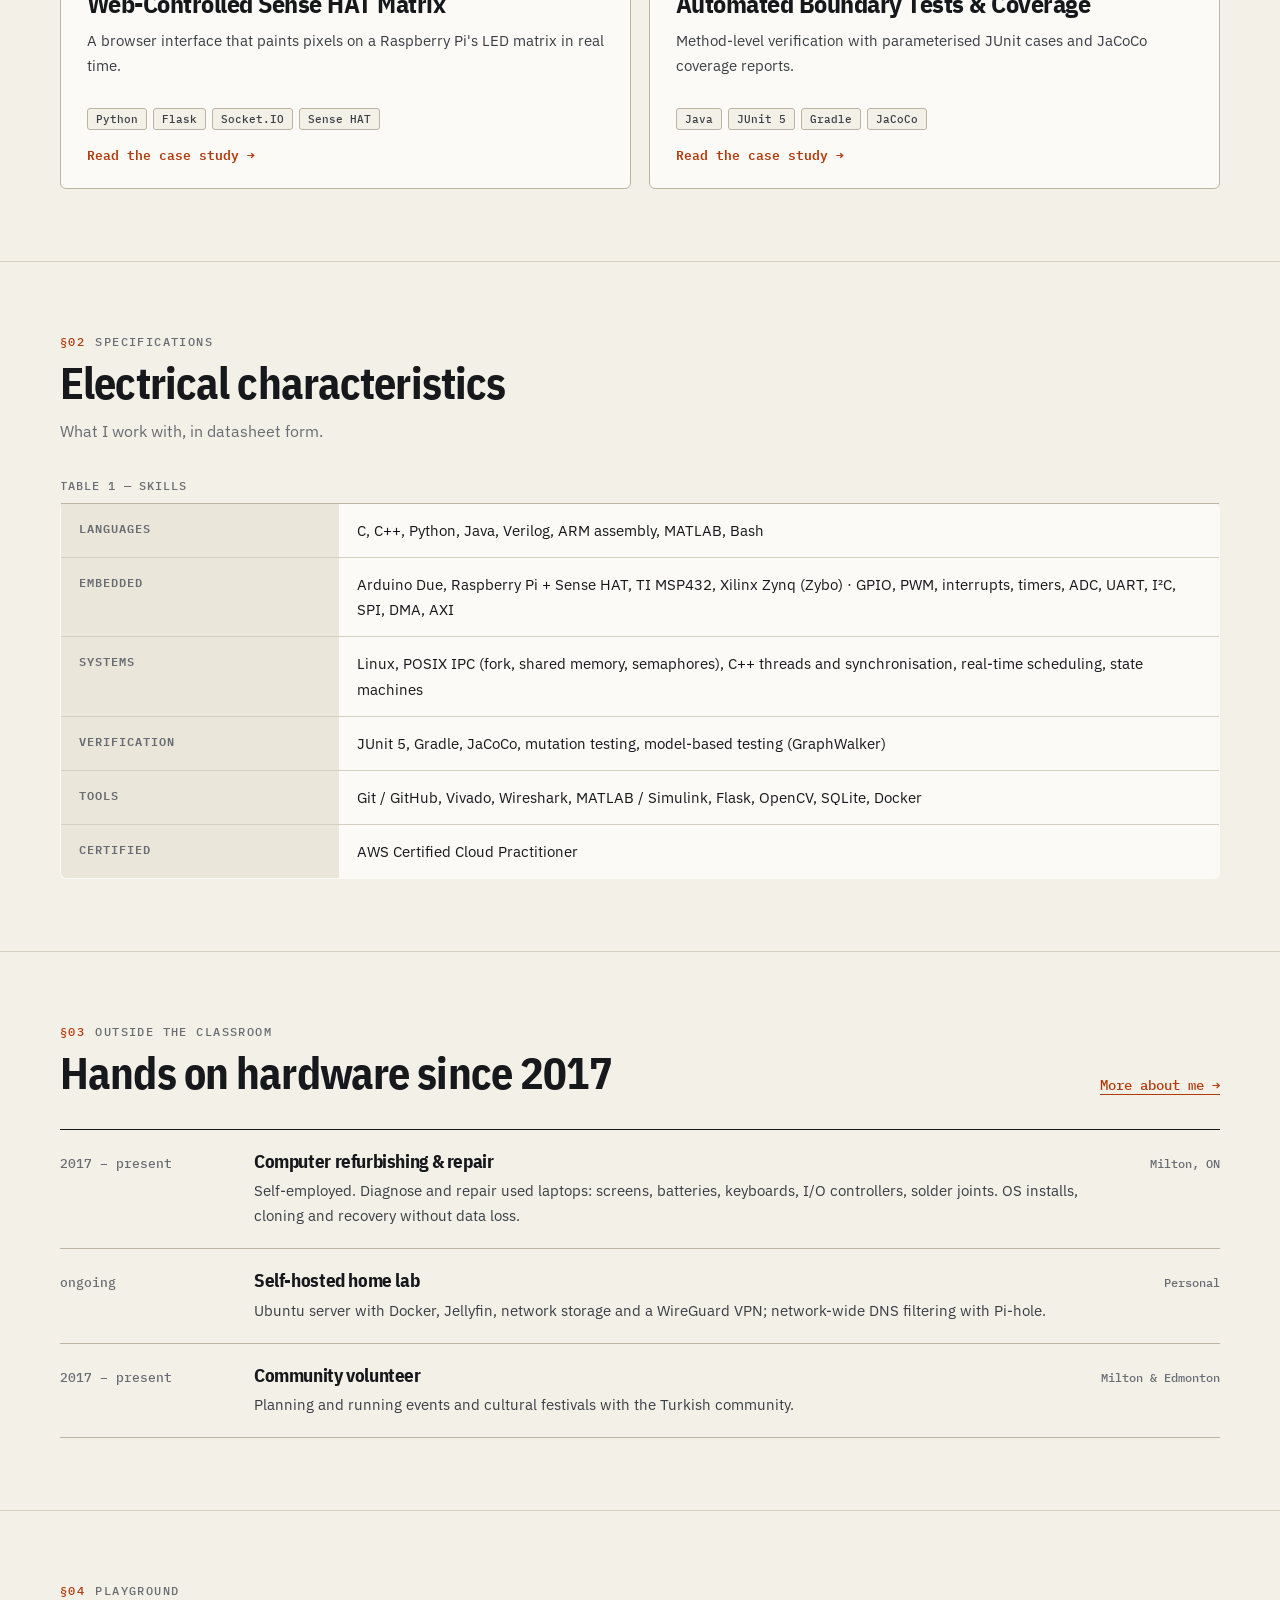
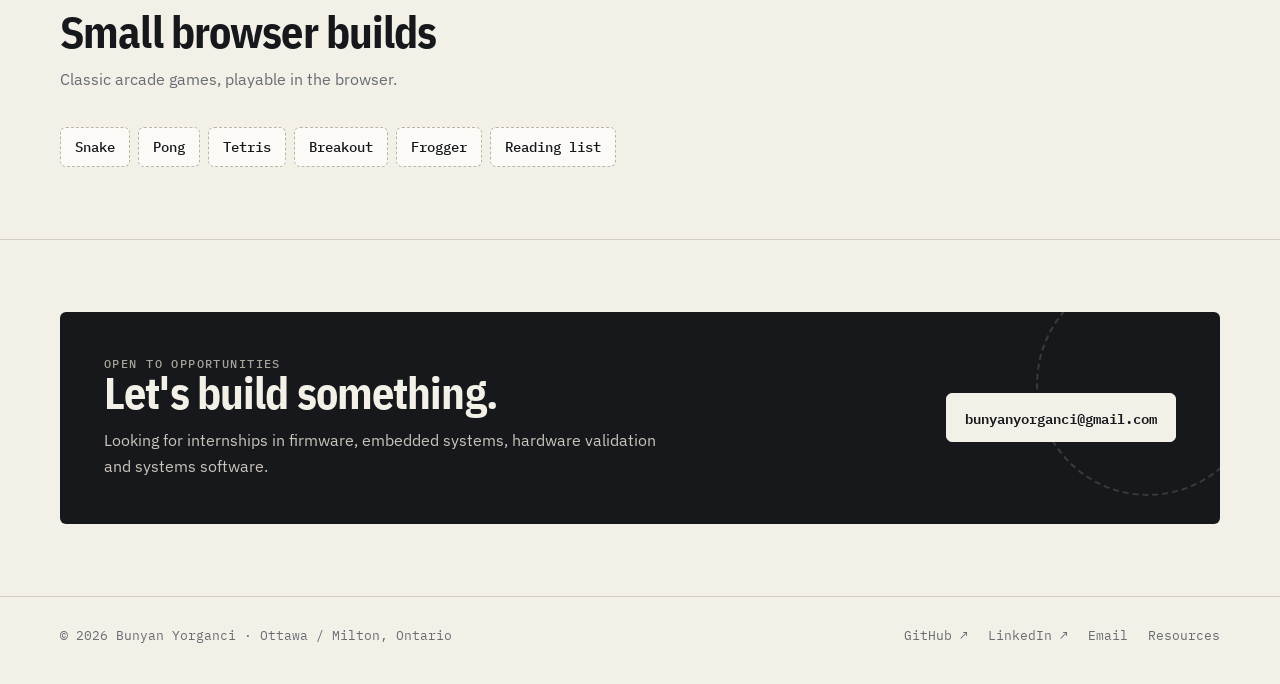
==== commit 97c674ec: "2026 V2.1" ====
--- a/index.html
+++ b/index.html
@@ -73,7 +73,7 @@
 </div></section>
 
 <section class="section"><div class="wrap">
-  <div class="section-head"><div><div class="eyebrow"><span class="ref">§04</span> playground</div><h2>Small browser builds</h2><p>Classic games I wrote for the browser.</p></div></div>
+  <div class="section-head"><div><div class="eyebrow"><span class="ref">§04</span> playground</div><h2>Small browser builds</h2><p>Classic arcade games, playable in the browser.</p></div></div>
   <div class="playground"><a href="snake.html">Snake</a><a href="pong.html">Pong</a><a href="tetris.html">Tetris</a><a href="breakout.html">Breakout</a><a href="frogger.html">Frogger</a><a href="blog.html">Reading list</a></div>
 </div></section>
 
--- a/assets/css/portfolio.css
+++ b/assets/css/portfolio.css
@@ -1,52 +1,194 @@
-@import url('https://fonts.googleapis.com/css2?family=DM+Mono:wght@400;500&family=DM+Sans:wght@400;500;600;700&family=Space+Grotesk:wght@400;500;600;700&display=swap');
-:root{--bg:#0b1017;--panel:#111b25;--panel2:#14202c;--text:#eaf2f6;--muted:#9cabba;--line:#2d3c49;--aqua:#74e1ce;--aqua2:#9cfae6;--amber:#eec680;--max:1120px}
-*{box-sizing:border-box}html{scroll-behavior:smooth}body{margin:0;font-family:'DM Sans',system-ui,-apple-system,Segoe UI,sans-serif;color:var(--text);background:var(--bg);line-height:1.65}body:before{content:"";position:absolute;inset:0 0 auto;height:540px;pointer-events:none;background:radial-gradient(circle at 85% 10%,rgba(52,131,137,.17),transparent 35%),linear-gradient(to right,transparent 99.2%,rgba(138,161,173,.045) 99.2%),linear-gradient(to bottom,transparent 99.2%,rgba(138,161,173,.045) 99.2%);background-size:auto,60px 60px,60px 60px;mask-image:linear-gradient(black,transparent)}
-a{color:inherit;text-decoration:none}a:hover{color:var(--aqua2)}a:focus-visible,button:focus-visible{outline:3px solid var(--amber);outline-offset:4px}p{margin:0 0 1rem}.wrap{width:min(var(--max),calc(100% - 52px));margin-inline:auto}.skip{position:absolute;top:-60px;left:15px;background:var(--aqua);padding:10px 14px;color:#0a1618;z-index:10}.skip:focus{top:10px}
-.site-header{position:relative;z-index:2;border-bottom:1px solid var(--line);background:rgba(11,16,23,.87);backdrop-filter:blur(14px)}.header-inner{min-height:86px;display:flex;align-items:center;justify-content:space-between;gap:32px}.wordmark{font-family:'Space Grotesk',sans-serif;font-size:1.27rem;letter-spacing:-.045em;font-weight:700;white-space:nowrap}.wordmark .bracket{color:var(--aqua);font-weight:600}.main-nav{display:flex;gap:31px;flex-wrap:wrap;align-items:center}.main-nav a{color:#b2c0cc;font-size:.92rem;font-weight:600;transition:color .2s}.main-nav a[aria-current='page'],.main-nav a:hover{color:var(--aqua)}.nav-contact{border:1px solid #436a69;padding:9px 17px;border-radius:7px!important;color:var(--aqua)!important}
-.eyebrow{font:500 .77rem 'DM Mono',monospace;letter-spacing:.13em;text-transform:uppercase;color:var(--aqua)}h1,h2,h3{font-family:'Space Grotesk',sans-serif;line-height:1.13;letter-spacing:-.04em;margin:0}h1{font-size:clamp(2.9rem,6vw,5.6rem);font-weight:700}h2{font-size:clamp(1.9rem,3vw,2.75rem)}h3{font-size:1.38rem;line-height:1.3}h1 .accent,h2 .accent{color:var(--aqua)}.lead{font-size:clamp(1.05rem,1.7vw,1.18rem);color:#aebfcd;max-width:620px;line-height:1.85}.hero{padding:104px 0 96px;display:grid;grid-template-columns:1.19fr .81fr;gap:64px;align-items:center}.hero .eyebrow{margin-bottom:28px}.hero h1{margin-bottom:28px}.hero .lead{margin-bottom:35px}.actions{display:flex;gap:13px;flex-wrap:wrap;margin-top:28px}.btn{display:inline-flex;align-items:center;justify-content:center;gap:9px;padding:12px 20px;border-radius:7px;font-size:.94rem;font-weight:700;transition:transform .2s,background .2s}.btn:hover{transform:translateY(-2px)}.btn-primary{background:var(--aqua);color:#081417}.btn-primary:hover{background:var(--aqua2);color:#081417}.btn-outline{border:1px solid #4b6272;color:var(--text)}.btn-outline:hover{border-color:var(--aqua);color:var(--aqua)}.small-note{font-size:.83rem;color:#8296a8;margin-top:22px}
-.terminal{background:linear-gradient(150deg,#152634,#0e1720);border:1px solid #37525c;border-radius:13px;box-shadow:0 30px 80px #0004;overflow:hidden;transform:rotate(1deg)}.terminal-top{display:flex;gap:7px;align-items:center;padding:17px 21px;border-bottom:1px solid #31434c;background:#172530}.dot{width:8px;height:8px;border-radius:50%;background:#728b98}.dot:first-child{background:#df9b8c}.dot:nth-child(2){background:#e9c57b}.dot:nth-child(3){background:#72c8a6}.terminal-label{margin-left:auto;font:400 .67rem 'DM Mono',monospace;color:#91a7b4}.terminal-body{padding:26px 26px 32px;font:400 .85rem/2 'DM Mono',monospace;color:#b8cad6}.prompt{color:var(--aqua)}.term-value{color:var(--amber)}.term-divider{border:0;border-top:1px dashed #344c56;margin:17px 0}.term-status{display:flex;align-items:center;gap:10px;color:#abd7c4}.pulse{width:7px;height:7px;background:var(--aqua);box-shadow:0 0 0 4px #74e1ce16;border-radius:50%}
-.section{padding:74px 0;border-top:1px solid var(--line)}.section-head{display:flex;align-items:end;justify-content:space-between;gap:24px;margin-bottom:31px}.section-head .eyebrow{margin-bottom:11px}.section-head p{color:var(--muted);max-width:620px;margin-top:13px;margin-bottom:0}.text-link{font:500 .87rem 'DM Mono',monospace;color:var(--aqua);white-space:nowrap}.text-link:hover{color:var(--aqua2)}.cards{display:grid;grid-template-columns:repeat(3,minmax(0,1fr));gap:18px}.project-card{display:flex;flex-direction:column;border:1px solid var(--line);border-radius:11px;padding:27px;background:linear-gradient(155deg,#14222d,#101821);min-height:305px;transition:transform .2s,border-color .2s}.project-card:hover{transform:translateY(-4px);border-color:#5b877f}.card-index{font:500 .78rem 'DM Mono',monospace;color:var(--aqua);margin-bottom:28px}.card-tag{font:500 .69rem 'DM Mono',monospace;text-transform:uppercase;letter-spacing:.08em;color:var(--amber);margin-bottom:11px}.project-card h3{margin-bottom:14px}.project-card p{color:#aabac6;font-size:.94rem;line-height:1.72}.tags{display:flex;gap:7px;flex-wrap:wrap;margin-top:auto;padding-top:17px}.tag{display:inline-block;padding:4px 8px;border:1px solid #3b505b;border-radius:4px;color:#a9c2cb;font:400 .71rem 'DM Mono',monospace}.card-link{align-self:start;margin-top:21px;font-size:.88rem;color:var(--aqua);font-weight:700}
-.skill-grid{display:grid;grid-template-columns:repeat(3,minmax(0,1fr));gap:18px}.skill-panel{border-top:2px solid #4f8a87;background:#111b24;padding:24px 27px;min-height:150px}.skill-panel h3{font-size:1.04rem;margin-bottom:13px}.skill-panel p{color:#a6b9c5;font-size:.94rem}.callout{background:linear-gradient(135deg,#16342f,#13252b);border:1px solid #2e6b5b;border-radius:13px;padding:37px 43px;display:flex;justify-content:space-between;align-items:center;gap:25px}.callout h2{font-size:2.1rem}.callout p{color:#b9d2cb;margin:12px 0 0;max-width:650px}.footer{border-top:1px solid var(--line);padding:32px 0;color:#91a5b3}.footer-inner{display:flex;justify-content:space-between;flex-wrap:wrap;gap:18px;font-size:.85rem}.footer-links{display:flex;gap:23px}.footer a{color:#afc5d0}.footer a:hover{color:var(--aqua)}
-.page-intro{padding:90px 0 55px}.page-intro h1{font-size:clamp(2.6rem,5vw,4.6rem);margin:16px 0 21px}.page-intro .lead{max-width:790px}.detail-list{display:grid;gap:19px;padding-bottom:80px}.detail{display:grid;grid-template-columns:1fr 1.4fr;gap:40px;padding:37px;background:#111b25;border:1px solid var(--line);border-radius:12px;scroll-margin-top:24px}.detail .eyebrow{margin-bottom:14px}.detail h2{font-size:1.85rem;margin-bottom:19px}.detail-description{color:#adbec8}.detail-right h3{font-size:1rem;margin-bottom:12px}.detail-right p,.detail-right li{color:#b6c6d0;font-size:.95rem}.detail-right ul{padding-left:18px;margin-top:12px}.detail-right li{margin-bottom:8px}.detail .tags{margin-top:18px}.detail-note{font-size:.82rem;color:#8ea3b0;padding-top:16px;border-top:1px solid var(--line);margin-top:20px}.two-col{display:grid;grid-template-columns:1fr 1fr;gap:24px}.text-panel{border:1px solid var(--line);border-radius:10px;background:var(--panel);padding:33px}.text-panel h3{margin-bottom:18px}.text-panel p{color:var(--muted)}.timeline{border-left:1px solid #477d79;padding-left:23px}.timeline-entry{position:relative;margin-bottom:30px}.timeline-entry:before{content:"";position:absolute;left:-29px;top:9px;background:var(--aqua);width:9px;height:9px;border-radius:50%}.timeline-entry h3{font-size:1.14rem}.timeline-entry .eyebrow{font-size:.7rem;margin-bottom:8px}.timeline-entry p{margin-top:9px;color:var(--muted)}.playground{display:flex;flex-wrap:wrap;gap:10px}.playground a{padding:10px 15px;border:1px solid #405867;border-radius:7px;color:#bdd0d8;font-size:.91rem}.playground a:hover{border-color:var(--aqua);color:var(--aqua)}
-@media(max-width:920px){.hero{grid-template-columns:1fr;gap:38px;padding-top:76px}.terminal{max-width:630px;transform:none}.cards{grid-template-columns:repeat(2,minmax(0,1fr))}.detail{grid-template-columns:1fr;gap:14px}.skill-grid{grid-template-columns:1fr 1fr}}
-@media(max-width:640px){.wrap{width:min(var(--max),calc(100% - 32px))}.header-inner{min-height:75px;align-items:flex-start;flex-direction:column;padding:18px 0;gap:16px}.main-nav{gap:17px}.main-nav a{font-size:.83rem}.nav-contact{padding:6px 10px}.hero{padding:68px 0 64px}h1{font-size:2.85rem}.terminal-body{padding:20px 19px;font-size:.72rem}.cards,.skill-grid,.two-col{grid-template-columns:1fr}.section{padding:56px 0}.section-head{display:block}.section-head .text-link{display:inline-block;margin-top:17px}.project-card{min-height:270px}.callout{padding:28px;display:block}.callout .btn{margin-top:22px}.detail{padding:25px}.page-intro{padding:62px 0 28px}.footer-inner{display:block}.footer-links{margin-top:15px}.callout h2{font-size:1.7rem}}
-@media(prefers-reduced-motion:reduce){*{scroll-behavior:auto!important;transition:none!important}}
+/* Bunyan Yorganci — portfolio, 2026 redesign ("component datasheet") */
+@import url('https://fonts.googleapis.com/css2?family=IBM+Plex+Mono:wght@400;500;600&family=IBM+Plex+Sans:wght@400;500;600;700&family=IBM+Plex+Sans+Condensed:wght@600;700&display=swap');
 
-.project-figure{margin:16px 0}.project-figure img{width:100%;height:auto;display:block;border-radius:8px;border:1px solid #425663;background:#fff}.project-figure figcaption{margin-top:8px;color:#92a6b5;font-size:.78rem}
+:root{
+  --paper:#f3f0e8; --paper-2:#ebe6da; --card:#fbfaf6;
+  --ink:#16181c; --ink-2:#3a3e45; --muted:#686c73; --line:#d5cfc1; --line-2:#bdb5a4;
+  --signal:#d9480f; --signal-ink:#b23a0b; --trace:#2f6f4f; --amber:#c98a12;
+  --max:1160px; --r:6px;
+  --mono:'IBM Plex Mono',ui-monospace,SFMono-Regular,Menlo,monospace;
+  --sans:'IBM Plex Sans',system-ui,-apple-system,'Segoe UI',sans-serif;
+  --cond:'IBM Plex Sans Condensed','IBM Plex Sans',system-ui,sans-serif;
+}
+*{box-sizing:border-box}
+html{scroll-behavior:smooth}
+body{margin:0;font:400 1rem/1.65 var(--sans);color:var(--ink);background:var(--paper);
+  background-image:radial-gradient(var(--line) .8px,transparent .8px);background-size:22px 22px;background-attachment:fixed}
+a{color:inherit;text-decoration:none}
+a:focus-visible,button:focus-visible{outline:2px solid var(--signal);outline-offset:3px}
+p{margin:0 0 1rem}
+img{max-width:100%;display:block}
+.wrap{width:min(var(--max),calc(100% - 48px));margin-inline:auto}
+.skip{position:absolute;left:12px;top:-60px;background:var(--ink);color:var(--paper);padding:10px 14px;z-index:20}
+.skip:focus{top:10px}
+.mono{font-family:var(--mono)}
+.sr-only{position:absolute;width:1px;height:1px;overflow:hidden;clip:rect(0 0 0 0)}
 
-/* Portfolio 2026 refresh: clearer cards, visuals and accessible status labels */
-.feature-layout{display:grid;grid-template-columns:1fr 1fr;gap:22px}
-.visual-panel{border:1px solid var(--line);border-radius:12px;padding:21px;background:radial-gradient(circle at 80% 0%,#1d4450,transparent 50%),#10202b;overflow:hidden}
-.visual-panel svg{width:100%;height:auto;display:block}
-.visual-panel figcaption{font-size:.77rem;color:#a8bdc8;margin-top:8px}
-.label-row{display:flex;gap:8px;align-items:center;flex-wrap:wrap;margin:0 0 20px}
-.micro-label{font:500 .7rem 'DM Mono',monospace;padding:4px 9px;border:1px solid #486570;border-radius:50px;color:#c3d8e2}
-.micro-label.lime{border-color:#3d766c;color:var(--aqua)}
-.micro-label.amber{border-color:#8b7451;color:var(--amber)}
-.project-grid{display:grid;grid-template-columns:repeat(2,minmax(0,1fr));gap:22px}
-.project-tile{border:1px solid var(--line);border-radius:12px;background:linear-gradient(135deg,#12202c,#101924);padding:28px 29px 25px;min-height:260px;display:flex;flex-direction:column;gap:12px}
-.project-tile:hover{border-color:#68cabc}
-.project-tile h3{font-size:1.34rem}
-.project-tile p{color:#b3c4d0;font-size:.95rem;line-height:1.68}
-.project-tile .tags{margin-top:auto}
-.project-tile .card-link{padding-top:12px}
-.project-kicker{font:.75rem 'DM Mono',monospace;color:var(--aqua);letter-spacing:.035em}
-.evidence{display:block;color:#8eabb8;font-size:.79rem;margin-top:15px}
-.case-list{max-width:940px;margin:0 auto}
-.case{border-top:1px solid var(--line);padding:44px 0;scroll-margin-top:22px;display:grid;grid-template-columns:32% 1fr;gap:38px}
-.case h2{font-size:1.65rem;margin:14px 0}
-.case h3{font-size:1rem;font-weight:700;letter-spacing:0;margin:0 0 13px}
-.case p{color:#b7c8d1}
-.case ul{color:#becbd5;line-height:1.75;padding-left:22px;margin:0}
-.case li+li{margin-top:9px}
-.case .tags{margin:13px 0 20px}
-.case .case-note{font-size:.82rem;color:#97adbb;border-left:2px solid #4b726e;padding-left:12px;margin-top:20px}
-.case img{width:100%;max-height:250px;object-fit:contain;background:#13222e;border:1px solid #314552;border-radius:10px}
-.case .case-image-caption{font-size:.77rem;text-align:center;color:#89a0ae;margin:6px 0 0}
-.inset{margin:24px 0;border:1px solid #344f5a;border-radius:12px;background:#142632;padding:22px}
-.inset strong{color:#d7edf0}
-.case-graphic{background:#11222e;border:1px solid #294652;border-radius:10px;padding:12px;margin-top:24px}
-.case-graphic svg{width:100%;max-height:200px;display:block}
-@media(max-width:840px){.case{grid-template-columns:1fr;gap:12px}.project-grid,.feature-layout{grid-template-columns:1fr}}
-@media(max-width:620px){.project-tile{padding:23px 20px;min-height:0}.case{padding:34px 0}}
-@media(prefers-reduced-motion:reduce){*,*:before,*:after{scroll-behavior:auto!important;transition:none!important}}
+/* ---------- header ---------- */
+.site-header{position:sticky;top:0;z-index:10;background:color-mix(in srgb,var(--paper) 88%,transparent);backdrop-filter:blur(10px);border-bottom:1px solid var(--line)}
+.header-inner{display:flex;align-items:center;justify-content:space-between;gap:24px;min-height:68px}
+.wordmark{display:flex;align-items:center;gap:12px;font:600 .95rem var(--mono);letter-spacing:-.01em}
+.wordmark .chip{display:grid;place-items:center;width:34px;height:34px;background:var(--ink);color:var(--paper);border-radius:4px;font:600 .8rem var(--mono);position:relative}
+.wordmark .chip:before,.wordmark .chip:after{content:"";position:absolute;left:-5px;right:-5px;top:8px;bottom:8px;border-left:2px dotted var(--ink);border-right:2px dotted var(--ink)}
+.wordmark .sub{color:var(--muted);font-weight:400}
+.main-nav{display:flex;align-items:center;gap:4px;flex-wrap:wrap}
+.main-nav a{font:500 .85rem var(--mono);padding:8px 12px;border-radius:var(--r);color:var(--ink-2)}
+.main-nav a:hover{background:var(--paper-2);color:var(--ink)}
+.main-nav a[aria-current=page]{color:var(--signal-ink)}
+.main-nav a[aria-current=page]:before{content:"● ";font-size:.6rem;vertical-align:2px}
+.main-nav .nav-cta{background:var(--ink);color:var(--paper);margin-left:8px}
+.main-nav .nav-cta:hover{background:var(--signal);color:#fff}
+
+/* ---------- type ---------- */
+.eyebrow{font:500 .74rem var(--mono);letter-spacing:.12em;text-transform:uppercase;color:var(--muted);display:flex;align-items:center;gap:10px}
+.eyebrow .ref{color:var(--signal-ink)}
+h1,h2,h3{font-family:var(--cond);font-weight:700;letter-spacing:-.02em;line-height:1.02;margin:0}
+h1{font-size:clamp(3rem,7.4vw,6.4rem)}
+h2{font-size:clamp(1.9rem,3.4vw,2.8rem)}
+h3{font-size:1.35rem;line-height:1.15}
+.hl{color:var(--signal)}
+.lead{font-size:clamp(1.05rem,1.6vw,1.2rem);color:var(--ink-2);max-width:600px;line-height:1.7}
+
+/* ---------- buttons ---------- */
+.actions{display:flex;flex-wrap:wrap;gap:10px;margin-top:28px}
+.btn{display:inline-flex;align-items:center;gap:10px;padding:12px 18px;border-radius:var(--r);font:600 .88rem var(--mono);border:1.5px solid var(--ink);transition:transform .15s,background .15s,color .15s}
+.btn:hover{transform:translate(-2px,-2px);box-shadow:3px 3px 0 var(--ink)}
+.btn-primary{background:var(--ink);color:var(--paper)}
+.btn-primary:hover{background:var(--signal);border-color:var(--signal);box-shadow:3px 3px 0 var(--ink)}
+.btn-ghost{background:var(--card)}
+
+/* ---------- hero ---------- */
+.hero{display:grid;grid-template-columns:1.1fr .9fr;gap:56px;align-items:center;padding:84px 0 72px}
+.hero h1{margin:22px 0 24px}
+.status{display:inline-flex;align-items:center;gap:10px;font:500 .8rem var(--mono);padding:7px 12px;border:1px solid var(--line-2);border-radius:99px;background:var(--card)}
+.led{width:8px;height:8px;border-radius:50%;background:var(--trace);box-shadow:0 0 0 3px color-mix(in srgb,var(--trace) 22%,transparent);animation:blink 2.4s infinite}
+@keyframes blink{50%{opacity:.35}}
+
+/* chip pinout */
+.pinout{position:relative;padding:18px 0}
+.pinout svg{width:100%;height:auto;overflow:visible}
+.pinout .caption{font:400 .74rem var(--mono);color:var(--muted);text-align:center;margin-top:6px}
+
+/* ---------- sections ---------- */
+.section{padding:72px 0;border-top:1px solid var(--line)}
+.section-head{display:flex;justify-content:space-between;align-items:end;gap:24px;margin-bottom:34px}
+.section-head h2{margin-top:12px}
+.section-head p{color:var(--muted);max-width:560px;margin:12px 0 0}
+.text-link{font:500 .85rem var(--mono);color:var(--signal-ink);white-space:nowrap;border-bottom:1px solid currentColor}
+.text-link:hover{color:var(--ink)}
+
+/* ---------- feature cards ---------- */
+.feature-grid{display:grid;grid-template-columns:repeat(2,minmax(0,1fr));gap:18px}
+.feature{position:relative;display:flex;flex-direction:column;background:var(--card);border:1px solid var(--line-2);border-radius:var(--r);padding:26px 26px 22px;transition:transform .15s,box-shadow .15s}
+.feature:hover{transform:translate(-3px,-3px);box-shadow:4px 4px 0 var(--ink)}
+.feature.lead-card{grid-column:span 2;display:grid;grid-template-columns:1.1fr .9fr;gap:30px;align-items:center}
+.feature .meta{display:flex;justify-content:space-between;gap:12px;font:500 .72rem var(--mono);color:var(--muted);text-transform:uppercase;letter-spacing:.08em;margin-bottom:20px}
+.feature h3{font-size:1.6rem;margin-bottom:10px}
+.feature p{color:var(--ink-2);font-size:.95rem}
+.feature .go{margin-top:auto;padding-top:14px;font:600 .82rem var(--mono);color:var(--signal-ink)}
+.feature .go:after{content:" →"}
+.feature a.cover{position:absolute;inset:0}
+.figure-box{background:var(--paper);border:1px dashed var(--line-2);border-radius:var(--r);padding:16px}
+.figure-box svg{width:100%;height:auto;display:block}
+
+.tags{display:flex;flex-wrap:wrap;gap:6px;margin-top:14px}
+.tag{font:500 .7rem var(--mono);padding:3px 8px;border:1px solid var(--line-2);border-radius:3px;color:var(--ink-2);background:var(--paper)}
+
+.badge{font:600 .68rem var(--mono);text-transform:uppercase;letter-spacing:.08em;padding:3px 8px;border-radius:3px;border:1px solid var(--ink);white-space:nowrap}
+.badge.done{background:var(--card)}
+.badge.wip{background:var(--amber);border-color:var(--amber);color:#1b1404}
+.badge.personal{background:var(--trace);border-color:var(--trace);color:#fff}
+.badge.lab{background:var(--paper-2);border-color:var(--line-2);color:var(--ink-2)}
+
+/* ---------- datasheet table ---------- */
+.spec{width:100%;border-collapse:collapse;background:var(--card);border:1px solid var(--line-2);border-radius:var(--r);overflow:hidden;font-size:.95rem}
+.spec th,.spec td{text-align:left;vertical-align:top;padding:14px 18px;border-bottom:1px solid var(--line)}
+.spec tr:last-child th,.spec tr:last-child td{border-bottom:0}
+.spec th{width:24%;font:600 .78rem var(--mono);text-transform:uppercase;letter-spacing:.08em;color:var(--muted);background:var(--paper-2)}
+.spec td .pin{font:500 .72rem var(--mono);color:var(--signal-ink);margin-right:8px}
+.spec caption{caption-side:top;text-align:left;font:500 .74rem var(--mono);color:var(--muted);padding-bottom:10px;letter-spacing:.08em;text-transform:uppercase}
+
+/* ---------- experience strip ---------- */
+.rows{border-top:1.5px solid var(--ink)}
+.row{display:grid;grid-template-columns:170px 1fr auto;gap:24px;padding:20px 0;border-bottom:1px solid var(--line-2);align-items:baseline}
+.row .when{font:500 .8rem var(--mono);color:var(--muted)}
+.row h3{font-size:1.2rem}
+.row p{margin:6px 0 0;color:var(--ink-2);font-size:.95rem}
+.row .where{font:500 .78rem var(--mono);color:var(--muted);text-align:right}
+
+/* ---------- callout ---------- */
+.callout{display:flex;justify-content:space-between;align-items:center;gap:28px;background:var(--ink);color:var(--paper);border-radius:var(--r);padding:44px;position:relative;overflow:hidden}
+.callout:after{content:"";position:absolute;right:-40px;top:-40px;width:220px;height:220px;border:2px dashed #ffffff26;border-radius:50%}
+.callout h2{color:var(--paper)}
+.callout p{color:#c9c5bb;margin:12px 0 0;max-width:560px}
+.callout .eyebrow{color:#a9a49a}
+.callout .btn{border-color:var(--paper);background:var(--paper);color:var(--ink);position:relative;z-index:1}
+.callout .btn:hover{background:var(--signal);border-color:var(--signal);color:#fff;box-shadow:3px 3px 0 var(--paper)}
+
+/* ---------- projects page ---------- */
+.page-intro{padding:76px 0 40px}
+.page-intro h1{font-size:clamp(2.6rem,6vw,5rem);margin:18px 0 20px}
+.filters{display:flex;flex-wrap:wrap;gap:8px;margin:0 0 28px}
+.filters button{font:500 .8rem var(--mono);padding:8px 14px;border-radius:99px;border:1px solid var(--line-2);background:var(--card);color:var(--ink-2);cursor:pointer}
+.filters button[aria-pressed=true]{background:var(--ink);color:var(--paper);border-color:var(--ink)}
+.case-list{display:grid;gap:16px}
+.case{display:grid;grid-template-columns:.85fr 1.15fr;gap:36px;padding:30px;background:var(--card);border:1px solid var(--line-2);border-radius:var(--r);scroll-margin-top:90px}
+.case[hidden]{display:none}
+.case .id{display:flex;gap:10px;align-items:center;font:500 .74rem var(--mono);color:var(--muted);margin-bottom:14px}
+.case h2{font-size:1.85rem;margin-bottom:12px}
+.case .summary{color:var(--ink-2)}
+.case h3{font:600 .78rem var(--mono);text-transform:uppercase;letter-spacing:.08em;color:var(--muted);margin-bottom:10px}
+.case ul{margin:0;padding-left:0;list-style:none}
+.case li{position:relative;padding-left:22px;margin-bottom:9px;color:var(--ink-2);font-size:.95rem}
+.case li:before{content:"";position:absolute;left:2px;top:.62em;width:8px;height:8px;border:1.5px solid var(--signal);border-radius:1px;transform:rotate(45deg)}
+.case figure{margin:18px 0 0}
+.case figure img{border:1px solid var(--line-2);border-radius:var(--r);background:#fff}
+.case figcaption{font:400 .74rem var(--mono);color:var(--muted);margin-top:8px}
+.note{font:400 .78rem var(--mono);color:var(--muted);border-top:1px dashed var(--line-2);padding-top:12px;margin-top:16px}
+
+/* ---------- about page ---------- */
+.two-col{display:grid;grid-template-columns:1fr 1fr;gap:18px}
+.panel{background:var(--card);border:1px solid var(--line-2);border-radius:var(--r);padding:30px}
+.panel h2{font-size:1.8rem;margin:14px 0 14px}
+.panel p{color:var(--ink-2)}
+.course-cloud{display:flex;flex-wrap:wrap;gap:8px}
+.course{font:500 .78rem var(--mono);padding:6px 10px;border:1px solid var(--line-2);border-radius:3px;background:var(--card)}
+.course b{color:var(--signal-ink);font-weight:600;margin-right:6px}
+
+/* ---------- playground ---------- */
+.playground{display:flex;flex-wrap:wrap;gap:8px}
+.playground a{font:500 .85rem var(--mono);padding:10px 14px;border:1px dashed var(--line-2);border-radius:var(--r);background:var(--card)}
+.playground a:hover{border-style:solid;border-color:var(--ink)}
+
+/* ---------- footer ---------- */
+.footer{border-top:1px solid var(--line);padding:30px 0 40px;font:400 .8rem var(--mono);color:var(--muted)}
+.footer-inner{display:flex;justify-content:space-between;flex-wrap:wrap;gap:16px}
+.footer-links{display:flex;gap:20px;flex-wrap:wrap}
+.footer a:hover{color:var(--signal-ink)}
+
+/* ---------- responsive ---------- */
+@media (max-width:920px){
+  .hero{grid-template-columns:1fr;gap:28px;padding-top:56px}
+  .pinout{max-width:520px}
+  .feature.lead-card{grid-template-columns:1fr}
+  .case{grid-template-columns:1fr;gap:16px}
+  .row{grid-template-columns:1fr;gap:4px}
+  .row .where{text-align:left}
+}
+@media (max-width:680px){
+  .wrap{width:min(var(--max),calc(100% - 28px))}
+  .header-inner{flex-direction:column;align-items:flex-start;padding:12px 0;gap:8px}
+  .main-nav a{padding:6px 8px;font-size:.78rem}
+  .main-nav .nav-cta{margin-left:0}
+  .feature-grid,.two-col{grid-template-columns:1fr}
+  .feature.lead-card{grid-column:auto}
+  .section{padding:52px 0}
+  .section-head{display:block}
+  .section-head .text-link{display:inline-block;margin-top:14px}
+  .spec th{width:34%;padding:12px}
+  .spec td{padding:12px}
+  .callout{display:block;padding:30px}
+  .callout .btn{margin-top:22px}
+  .case{padding:22px}
+}
+@media (prefers-reduced-motion:reduce){*{scroll-behavior:auto!important;transition:none!important;animation:none!important}}
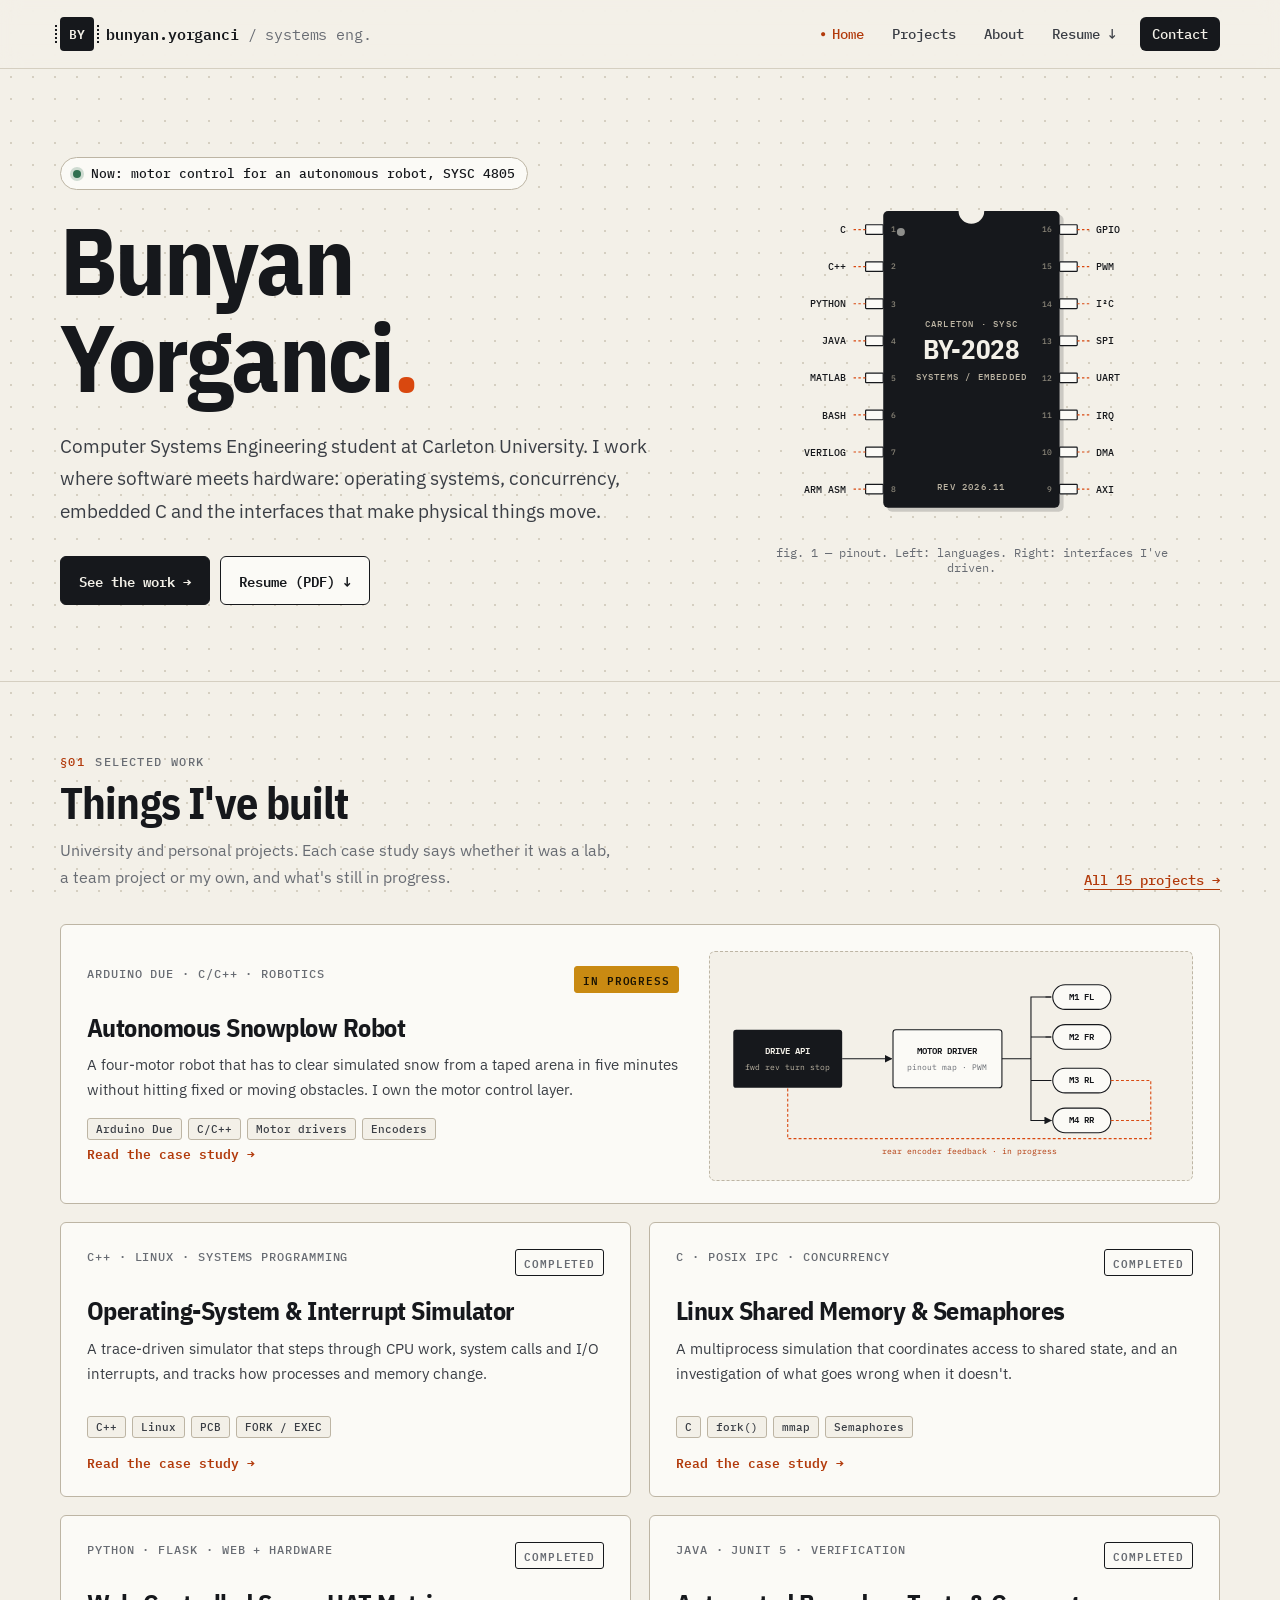
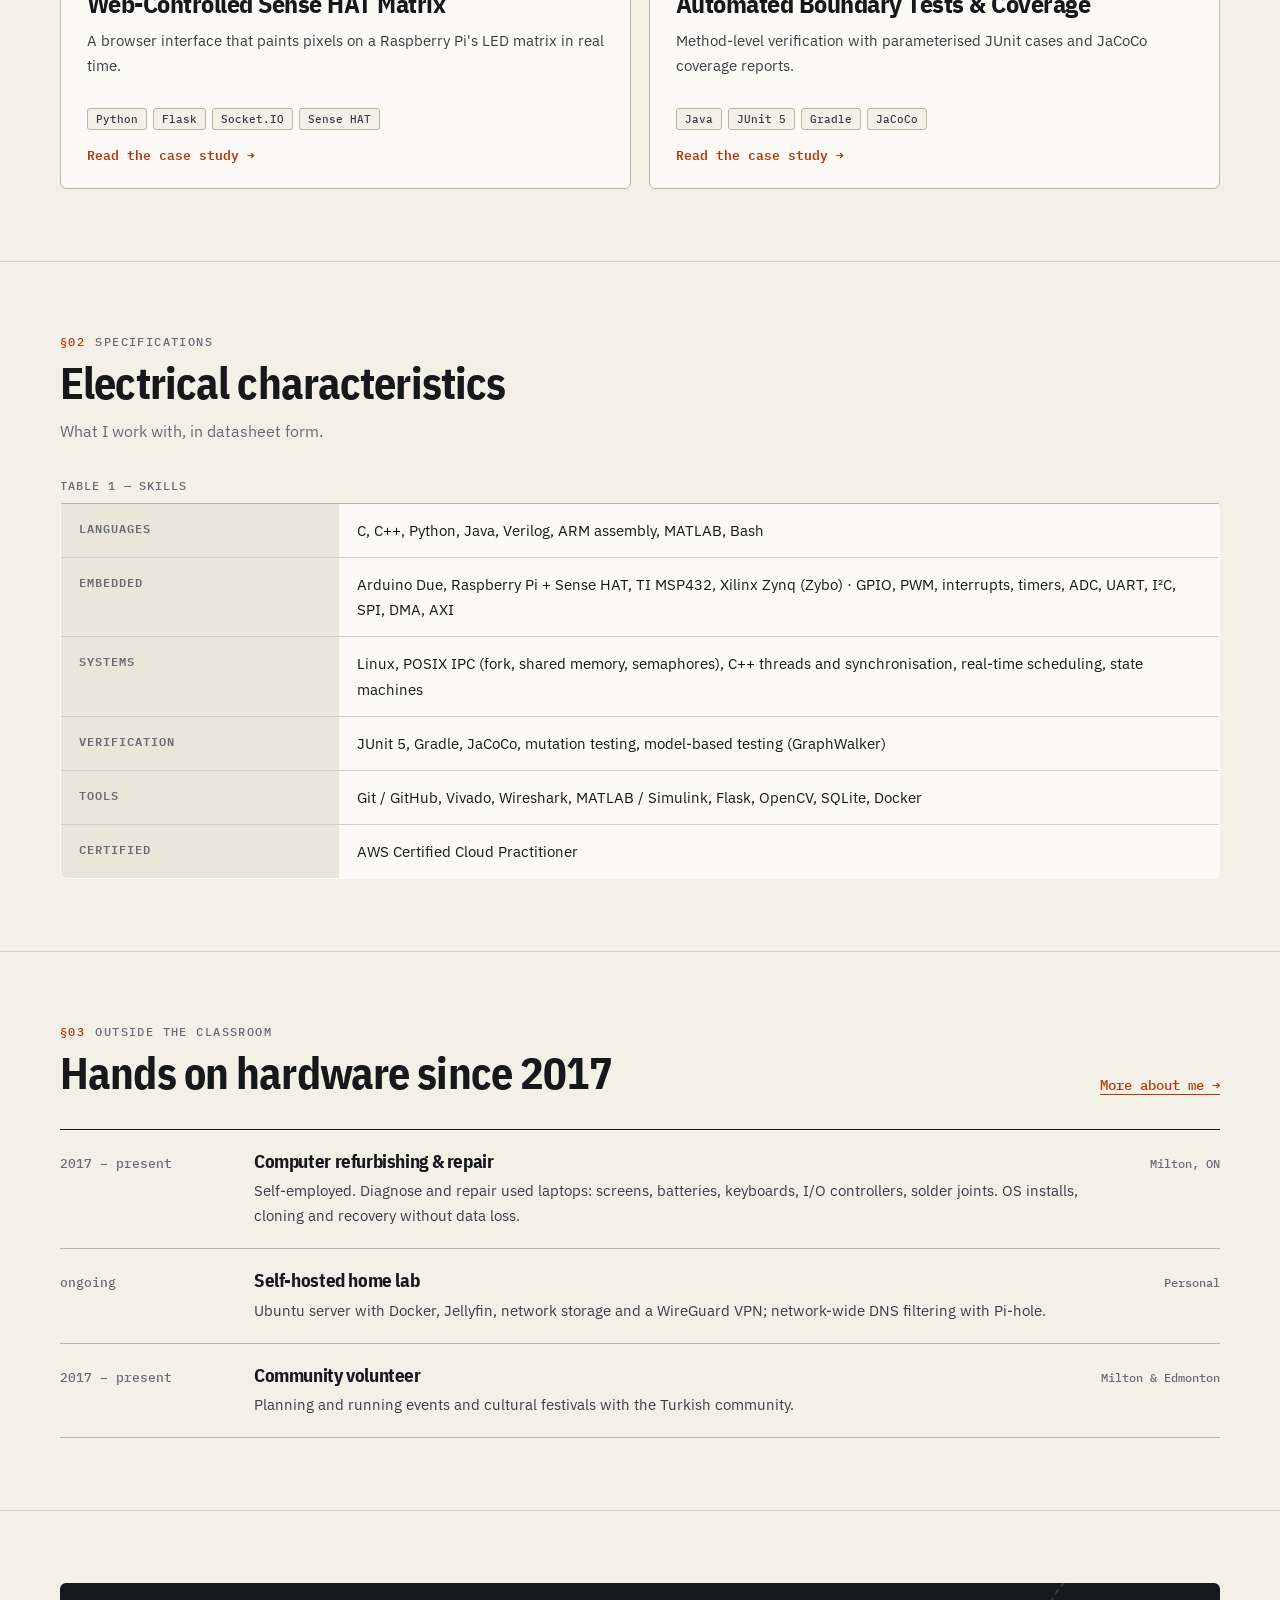
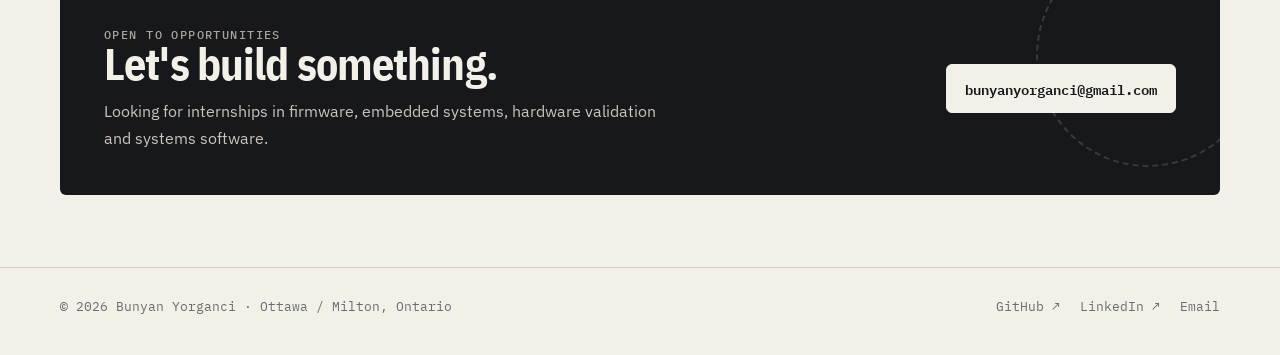
==== commit 9f143336: "2026 V2.2" ====
--- a/index.html
+++ b/index.html
@@ -72,10 +72,6 @@
   </div>
 </div></section>
 
-<section class="section"><div class="wrap">
-  <div class="section-head"><div><div class="eyebrow"><span class="ref">§04</span> playground</div><h2>Small browser builds</h2><p>Classic arcade games, playable in the browser.</p></div></div>
-  <div class="playground"><a href="snake.html">Snake</a><a href="pong.html">Pong</a><a href="tetris.html">Tetris</a><a href="breakout.html">Breakout</a><a href="frogger.html">Frogger</a><a href="blog.html">Reading list</a></div>
-</div></section>
 
 <section class="section"><div class="wrap"><div class="callout">
   <div><div class="eyebrow">open to opportunities</div><h2>Let's build something.</h2><p>Looking for internships in firmware, embedded systems, hardware validation and systems software.</p></div>
@@ -85,7 +81,7 @@
 </main>
 <footer class="footer"><div class="wrap footer-inner">
 <span>© 2026 Bunyan Yorganci · Ottawa / Milton, Ontario</span>
-<div class="footer-links"><a href="https://github.com/Yorganci" target="_blank" rel="noopener noreferrer">GitHub ↗</a><a href="https://www.linkedin.com/in/bunyan-yorganci-326a1a2a9/" target="_blank" rel="noopener noreferrer">LinkedIn ↗</a><a href="mailto:bunyanyorganci@gmail.com">Email</a><a href="blog.html">Resources</a></div>
+<div class="footer-links"><a href="https://github.com/Yorganci" target="_blank" rel="noopener noreferrer">GitHub ↗</a><a href="https://www.linkedin.com/in/bunyan-yorganci-326a1a2a9/" target="_blank" rel="noopener noreferrer">LinkedIn ↗</a><a href="mailto:bunyanyorganci@gmail.com">Email</a></div>
 </div></footer>
 
 </body>
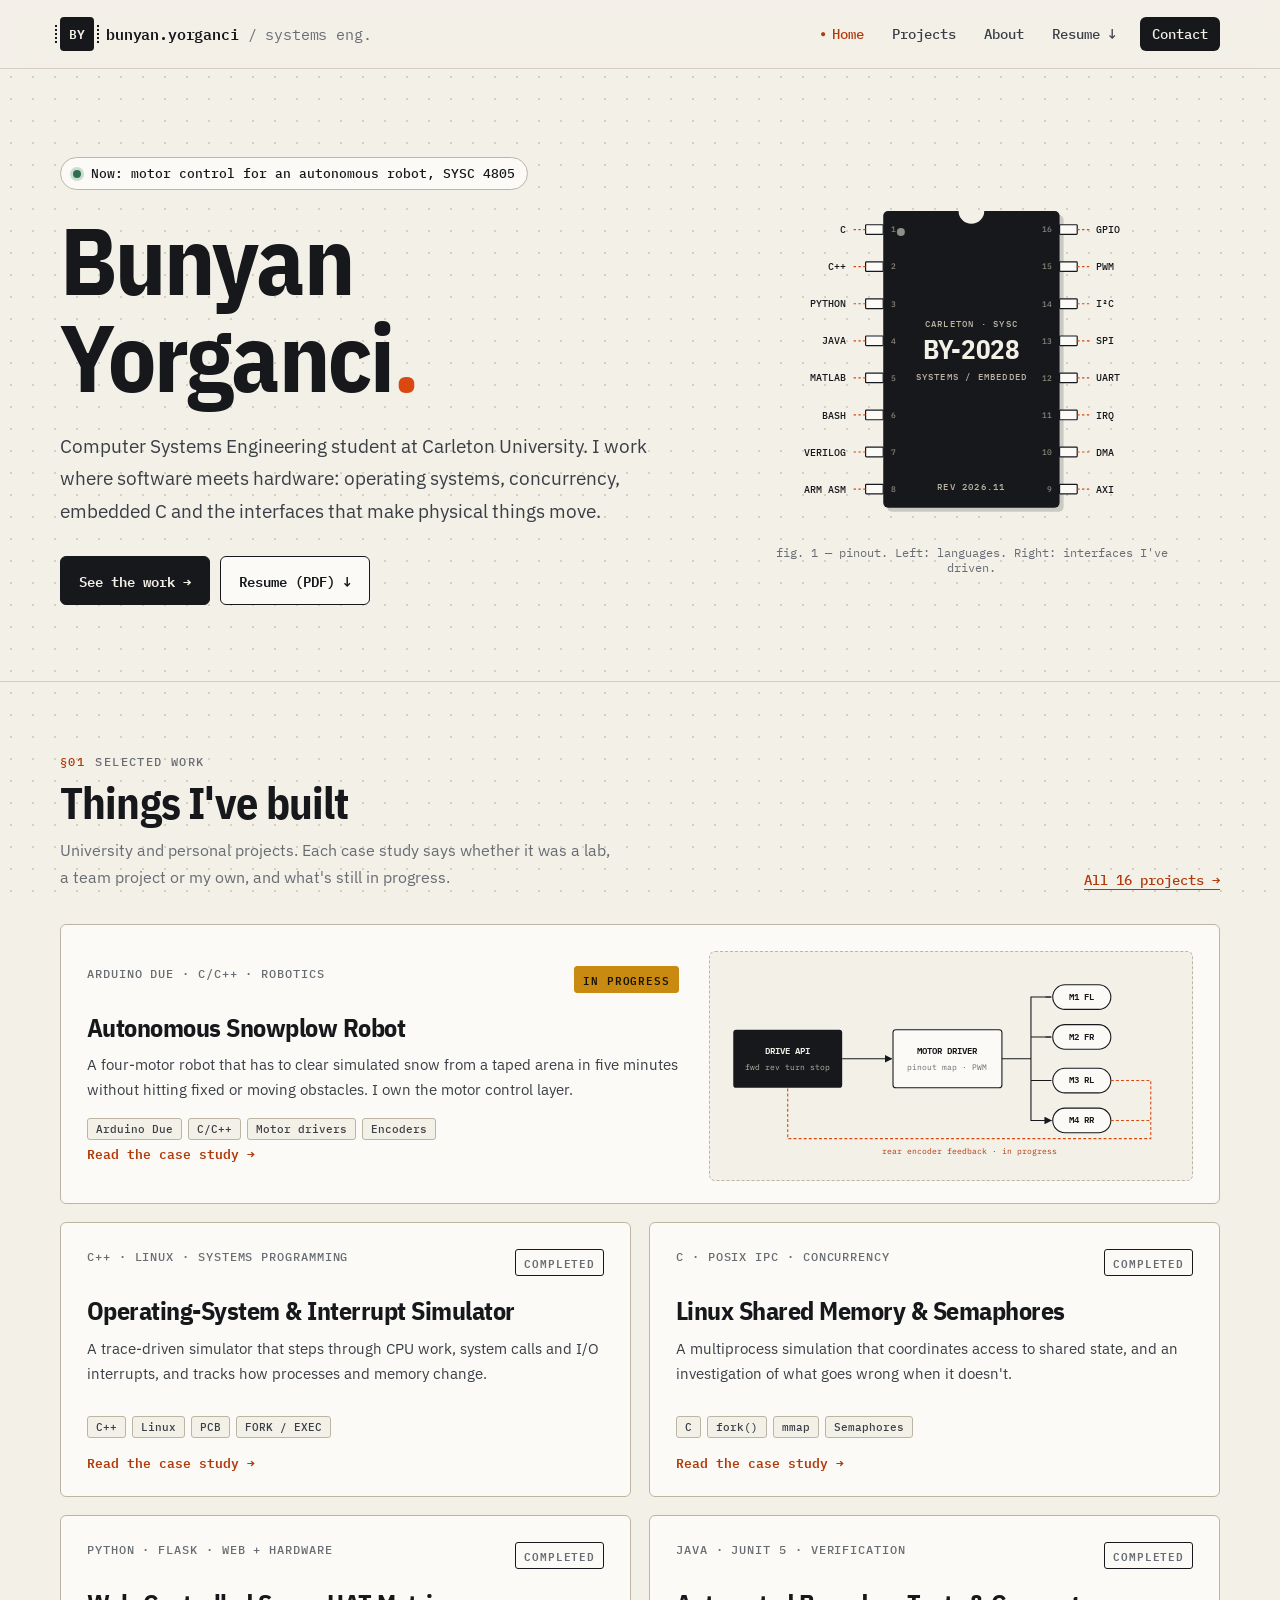
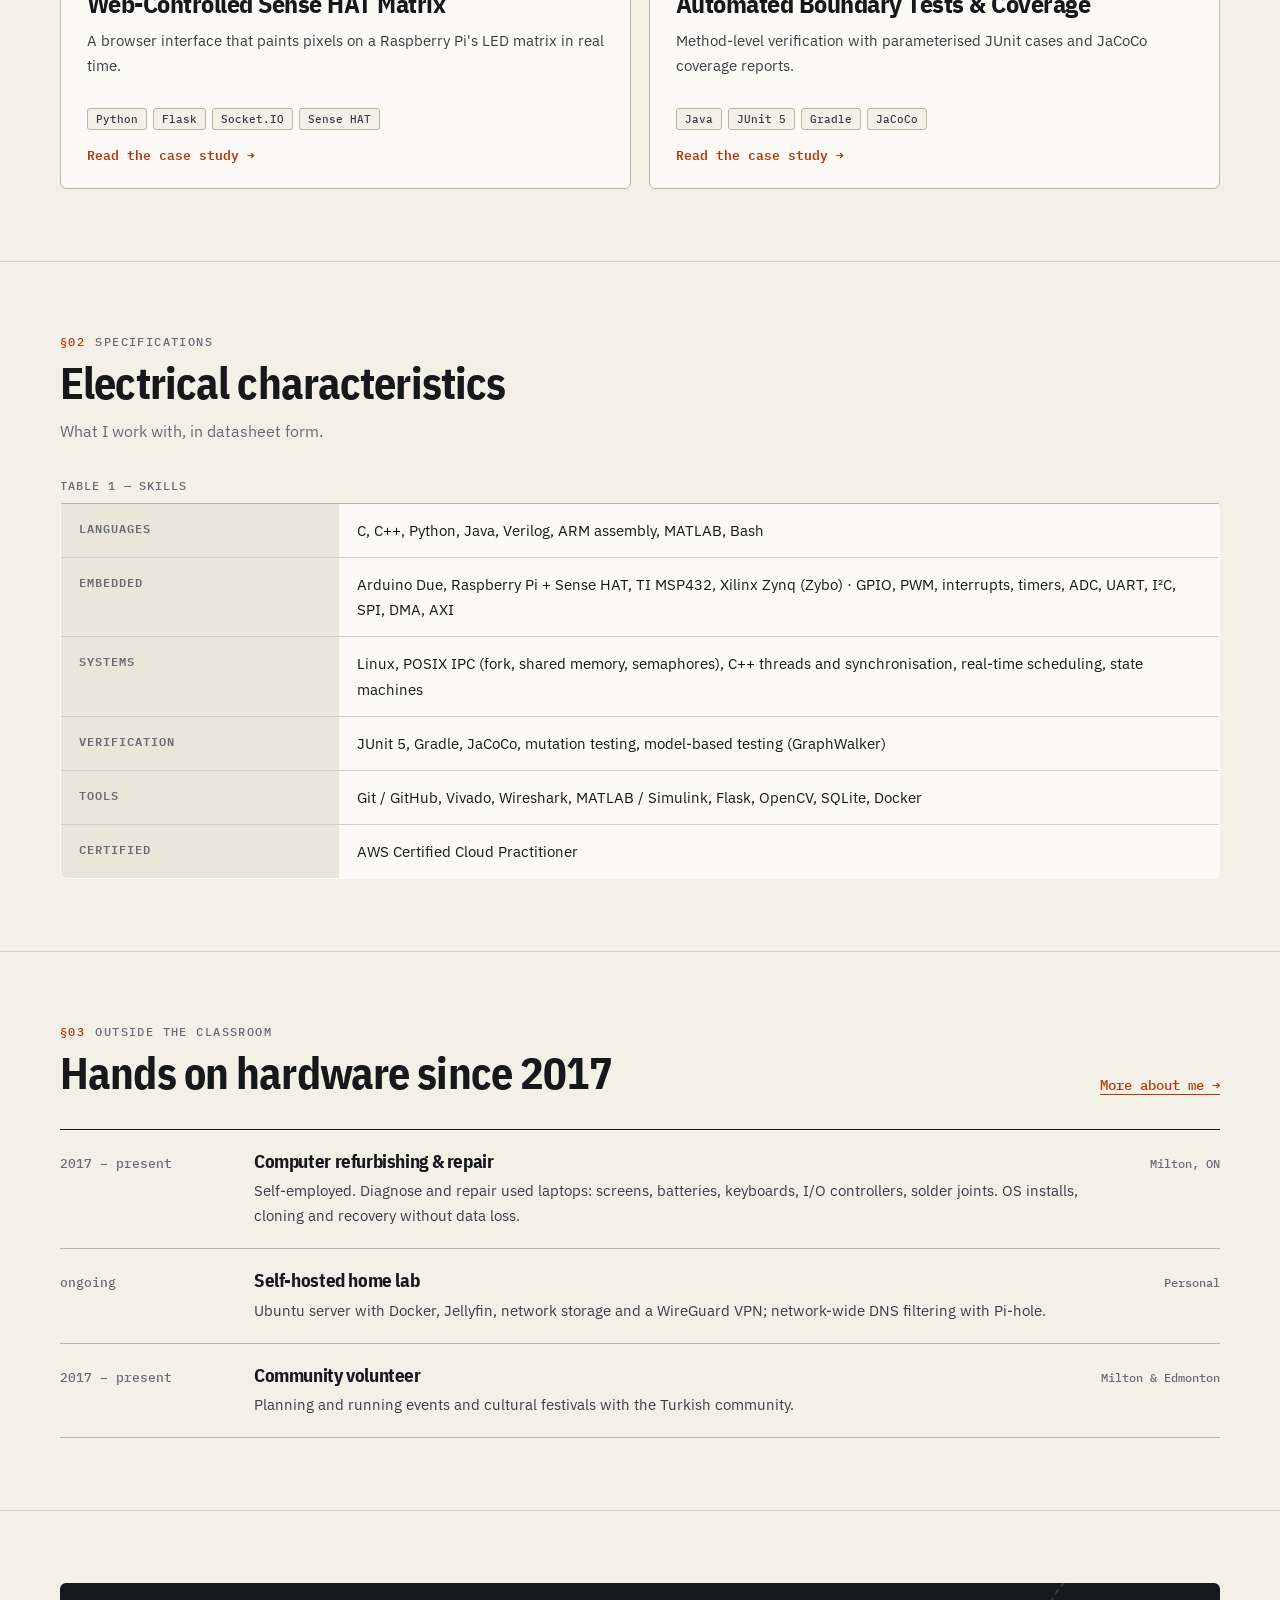
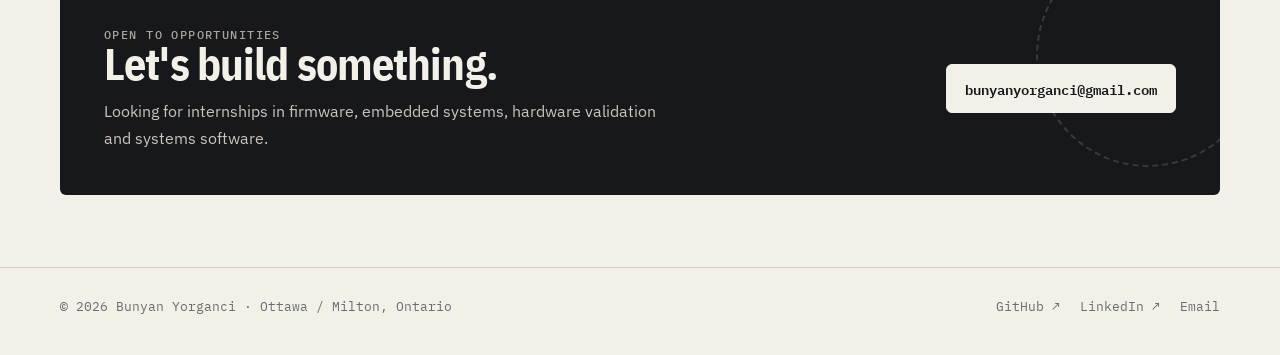
==== commit 8ebec8c4: "2026 V2.3" ====
--- a/index.html
+++ b/index.html
@@ -37,7 +37,7 @@
   <div class="section-head">
     <div><div class="eyebrow"><span class="ref">§01</span> selected work</div><h2>Things I've built</h2>
     <p>University and personal projects. Each case study says whether it was a lab, a team project or my own, and what's still in progress.</p></div>
-    <a class="text-link" href="projects.html">All 15 projects →</a>
+    <a class="text-link" href="projects.html">All 16 projects →</a>
   </div>
   <div class="feature-grid">
     <article class="feature lead-card"><div><div class="meta"><span>Arduino Due · C/C++ · robotics</span><span class="badge wip">In progress</span></div><h3>Autonomous Snowplow Robot</h3><p>A four-motor robot that has to clear simulated snow from a taped arena in five minutes without hitting fixed or moving obstacles. I own the motor control layer.</p><div class="tags"><span class="tag">Arduino Due</span><span class="tag">C/C++</span><span class="tag">Motor drivers</span><span class="tag">Encoders</span></div><span class="go">Read the case study</span><a class="cover" href="projects.html#robot" aria-label="Autonomous Snowplow Robot case study"></a></div><div class="figure-box"><svg viewBox="0 0 620 270" role="img" aria-label="Motor control interface: drive commands go to a motor-driver layer that runs four motors; rear encoders feed back, still in progress"><style>.b{fill:#fbfaf6;stroke:#16181c;stroke-width:1.5}.k{fill:#16181c}.t{font:600 13px "IBM Plex Mono",monospace;fill:#16181c}.s{font:400 11px "IBM Plex Mono",monospace;fill:#686c73}.w{font:600 13px "IBM Plex Mono",monospace;fill:#f3f0e8}.a{stroke:#16181c;stroke-width:1.5;fill:none}.o{stroke:#d9480f;stroke-width:1.5;fill:none;stroke-dasharray:4 3}.os{font:400 11px "IBM Plex Mono",monospace;fill:#b23a0b}</style><defs><marker id="ah" viewBox="0 0 10 10" refX="9" refY="5" markerWidth="7" markerHeight="7" orient="auto"><path d="M0 0L10 5L0 10z" fill="#16181c"/></marker></defs><rect class="k" x="10" y="85" width="150" height="80" rx="4"/><text class="w" x="85" y="118" text-anchor="middle">DRIVE API</text><text class="s" x="85" y="140" text-anchor="middle" style="fill:#bdb5a4">fwd rev turn stop</text><path class="a" d="M160 125H228" marker-end="url(#ah)"/><rect class="b" x="230" y="85" width="150" height="80" rx="4"/><text class="t" x="305" y="118" text-anchor="middle">MOTOR DRIVER</text><text class="s" x="305" y="140" text-anchor="middle">pinout map · PWM</text><path class="a" d="M380 125H420V40H448M420 125V95H448M420 125V155H448M420 125V210H448" /><path class="a" d="M440 40H448M440 95H448M440 155H448M440 210H448" marker-end="url(#ah)"/><rect class="b" x="450" y="23" width="80" height="34" rx="17"/><text class="t" x="490" y="44" text-anchor="middle">M1 FL</text><rect class="b" x="450" y="78" width="80" height="34" rx="17"/><text class="t" x="490" y="99" text-anchor="middle">M2 FR</text><rect class="b" x="450" y="138" width="80" height="34" rx="17"/><text class="t" x="490" y="159" text-anchor="middle">M3 RL</text><rect class="b" x="450" y="193" width="80" height="34" rx="17"/><text class="t" x="490" y="214" text-anchor="middle">M4 RR</text><path class="o" d="M530 155H585V235H85V165"/><path class="o" d="M530 210H585"/><text class="os" x="335" y="256" text-anchor="middle">rear encoder feedback · in progress</text></svg></div></article>
